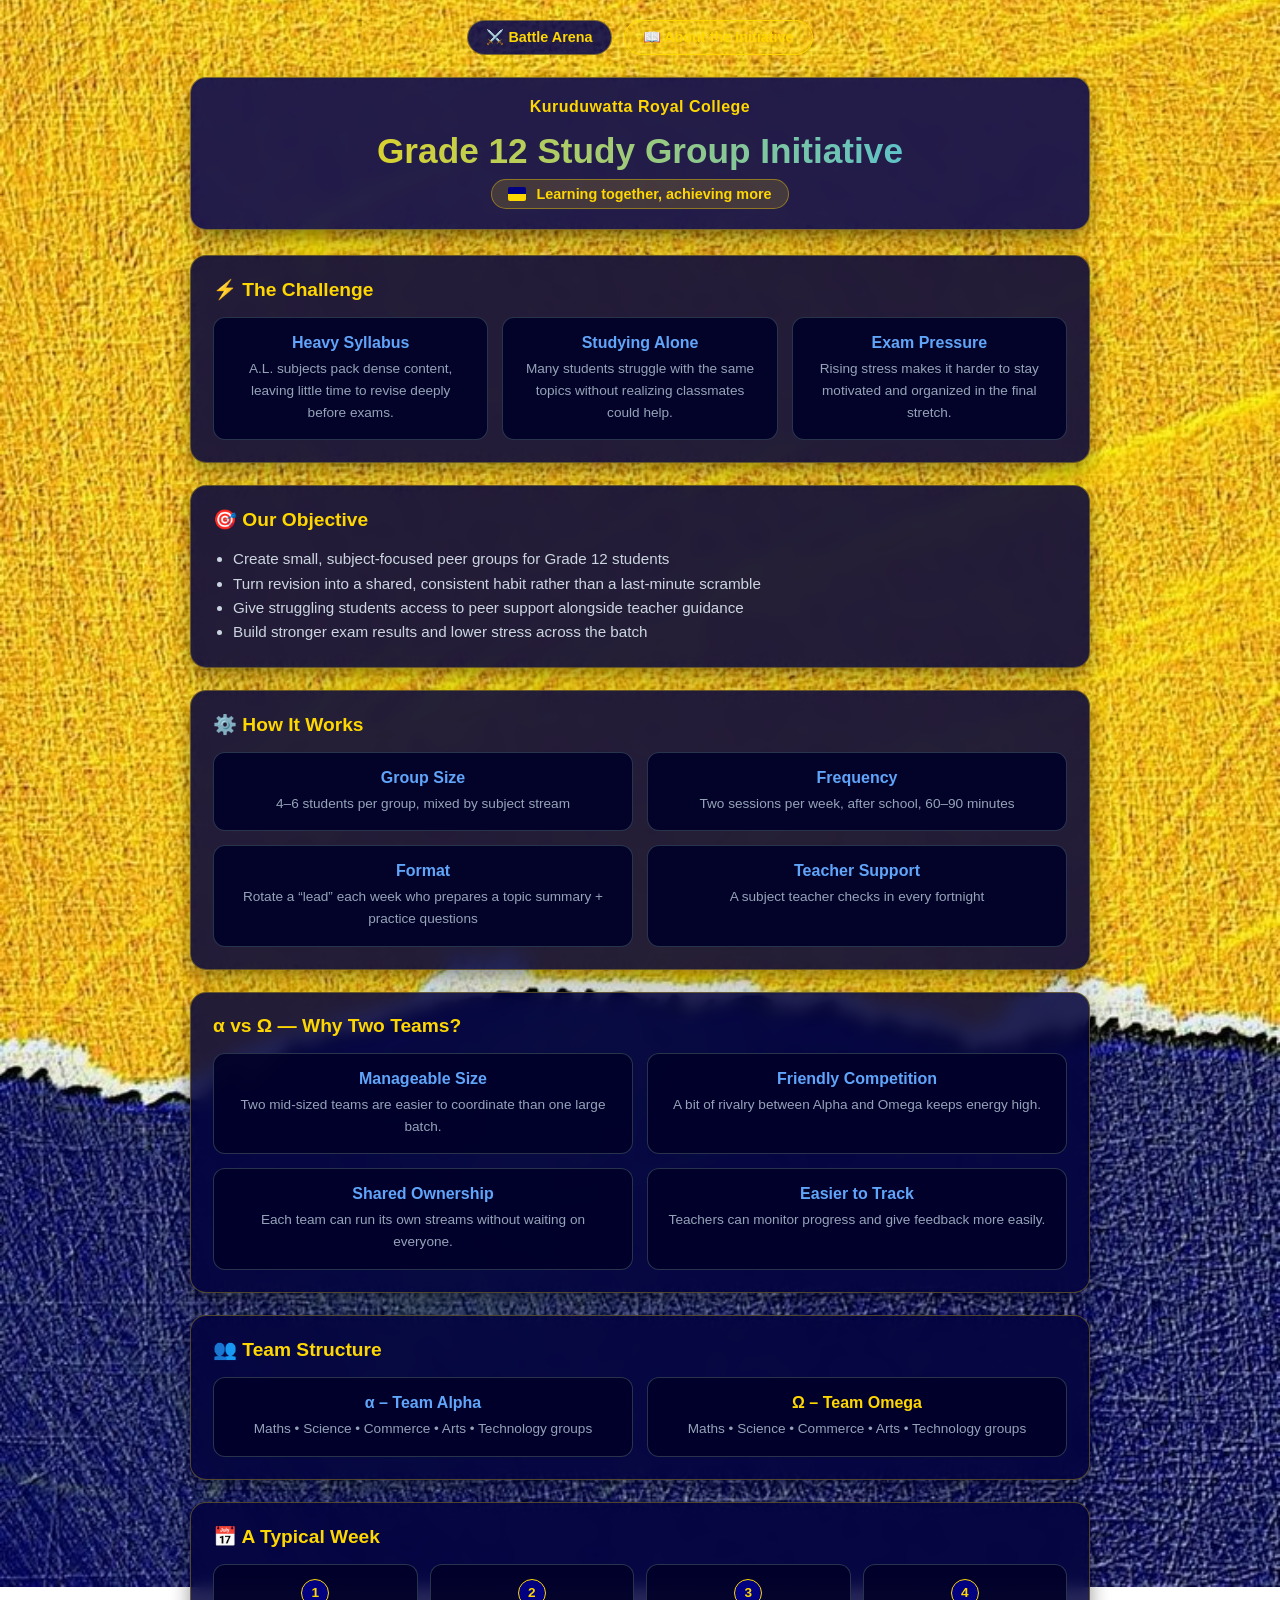
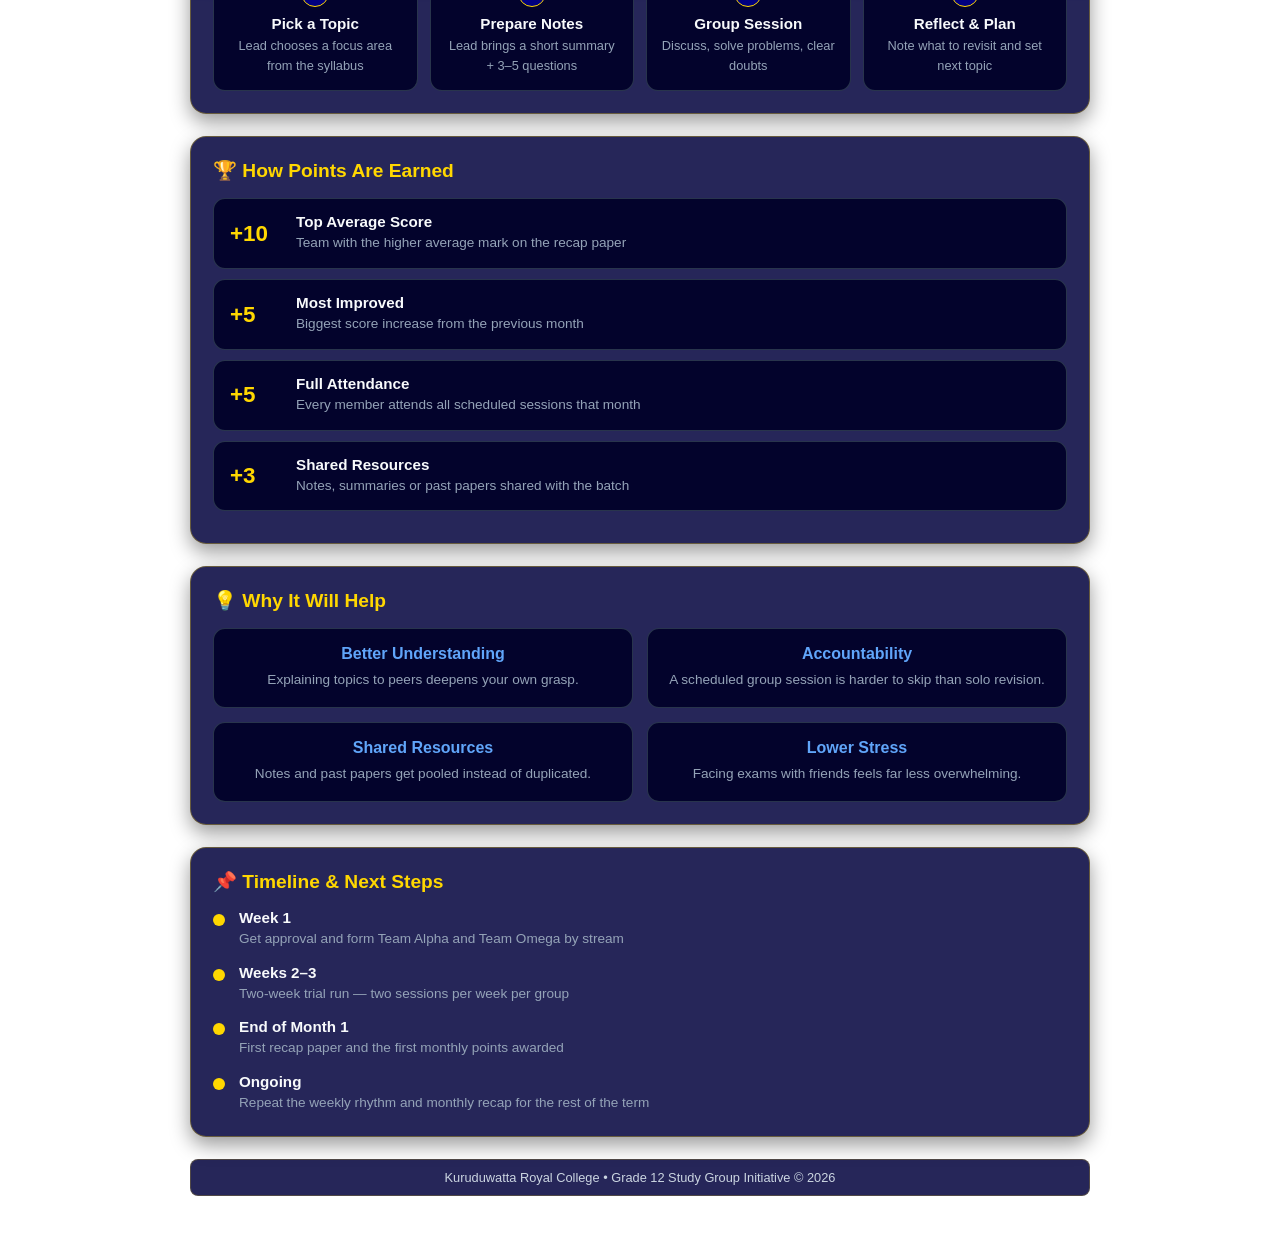
==== about.html @ 76554363 "Create about.html" ====
<!DOCTYPE html>
<html lang="en">
<head>
    <meta charset="UTF-8">
    <meta name="viewport" content="width=device-width, initial-scale=1.0">
    <title>About - Grade 12 Study Group Initiative</title>
    <link rel="stylesheet" href="style.css">
    <style>
        /* Extra styles for About page only */
        .nav-bar {
            display: flex;
            justify-content: center;
            gap: 12px;
            margin-bottom: 22px;
            flex-wrap: wrap;
        }
        .nav-btn {
            background: rgba(0, 0, 80, 0.85);
            border: 1px solid rgba(255, 215, 0, 0.4);
            color: #ffd700;
            padding: 8px 18px;
            border-radius: 20px;
            font-weight: 600;
            font-size: 0.9rem;
            text-decoration: none;
            transition: all 0.2s;
        }
        .nav-btn:hover {
            background: rgba(255, 215, 0, 0.2);
            transform: translateY(-2px);
        }
        .nav-btn.active {
            background: rgba(255, 215, 0, 0.25);
            border-color: #ffd700;
        }

        .section-card {
            background: rgba(0, 0, 60, 0.85);
            backdrop-filter: blur(8px);
            border: 1px solid rgba(255, 215, 0, 0.3);
            border-radius: 16px;
            padding: 22px;
            margin-bottom: 22px;
            box-shadow: 0 8px 20px rgba(0, 0, 0, 0.4);
        }
        .section-card h2 {
            color: #ffd700;
            font-size: 1.2rem;
            margin-bottom: 16px;
        }
        .section-card p, .section-card li {
            color: #cbd5e1;
            line-height: 1.6;
            font-size: 0.95rem;
        }
        .section-card ul {
            padding-left: 20px;
            margin-top: 8px;
        }

        .grid-2 {
            display: grid;
            grid-template-columns: 1fr 1fr;
            gap: 14px;
        }
        .grid-3 {
            display: grid;
            grid-template-columns: repeat(3, 1fr);
            gap: 14px;
        }
        .grid-4 {
            display: grid;
            grid-template-columns: repeat(4, 1fr);
            gap: 12px;
        }

        .info-box {
            background: rgba(0, 0, 40, 0.9);
            border: 1px solid rgba(51, 65, 85, 0.8);
            border-radius: 12px;
            padding: 16px;
            text-align: center;
        }
        .info-box h3 {
            color: #60a5fa;
            font-size: 1rem;
            margin-bottom: 6px;
        }
        .info-box.omega h3 {
            color: #ffd700;
        }
        .info-box p {
            font-size: 0.85rem;
            color: #94a3b8;
            margin: 0;
        }

        .step-box {
            background: rgba(0, 0, 40, 0.9);
            border: 1px solid rgba(51, 65, 85, 0.8);
            border-radius: 12px;
            padding: 14px;
            text-align: center;
        }
        .step-num {
            width: 28px;
            height: 28px;
            background: #000080;
            border: 1px solid #ffd700;
            color: #ffd700;
            border-radius: 50%;
            display: flex;
            align-items: center;
            justify-content: center;
            font-weight: 700;
            font-size: 0.85rem;
            margin: 0 auto 8px;
        }
        .step-box h4 {
            color: #f8fafc;
            font-size: 0.95rem;
            margin-bottom: 4px;
        }
        .step-box p {
            font-size: 0.8rem;
            color: #94a3b8;
            margin: 0;
        }

        .points-row {
            display: flex;
            align-items: center;
            gap: 16px;
            background: rgba(0, 0, 40, 0.9);
            border: 1px solid rgba(51, 65, 85, 0.8);
            border-radius: 12px;
            padding: 14px 16px;
            margin-bottom: 10px;
        }
        .points-value {
            font-size: 1.4rem;
            font-weight: 800;
            color: #ffd700;
            min-width: 50px;
        }
        .points-text h4 {
            color: #f8fafc;
            font-size: 0.95rem;
            margin-bottom: 2px;
        }
        .points-text p {
            color: #94a3b8;
            font-size: 0.85rem;
            margin: 0;
        }

        .timeline {
            display: flex;
            flex-direction: column;
            gap: 14px;
        }
        .timeline-item {
            display: flex;
            gap: 14px;
            align-items: flex-start;
        }
        .timeline-dot {
            width: 12px;
            height: 12px;
            background: #ffd700;
            border-radius: 50%;
            margin-top: 5px;
            flex-shrink: 0;
        }
        .timeline-content h4 {
            color: #f8fafc;
            font-size: 0.95rem;
            margin-bottom: 2px;
        }
        .timeline-content p {
            font-size: 0.85rem;
            color: #94a3b8;
            margin: 0;
        }

        @media (max-width: 700px) {
            .grid-2, .grid-3, .grid-4 {
                grid-template-columns: 1fr;
            }
        }
    </style>
</head>
<body>
    <div class="container">

        <!-- NAVIGATION -->
        <div class="nav-bar">
            <a href="index.html" class="nav-btn">⚔️ Battle Arena</a>
            <a href="about.html" class="nav-btn active">📖 About the Initiative</a>
        </div>

        <!-- HEADER -->
        <header>
            <div class="subtitle">Kuruduwatta Royal College</div>
            <h1>Grade 12 Study Group Initiative</h1>
            <div class="college-name">
                <div class="school-flag">
                    <div class="navy-half"></div>
                    <div class="gold-half"></div>
                </div>
                Learning together, achieving more
            </div>
        </header>

        <!-- THE CHALLENGE -->
        <div class="section-card">
            <h2>⚡ The Challenge</h2>
            <div class="grid-3">
                <div class="info-box">
                    <h3>Heavy Syllabus</h3>
                    <p>A.L. subjects pack dense content, leaving little time to revise deeply before exams.</p>
                </div>
                <div class="info-box">
                    <h3>Studying Alone</h3>
                    <p>Many students struggle with the same topics without realizing classmates could help.</p>
                </div>
                <div class="info-box">
                    <h3>Exam Pressure</h3>
                    <p>Rising stress makes it harder to stay motivated and organized in the final stretch.</p>
                </div>
            </div>
        </div>

        <!-- OBJECTIVE -->
        <div class="section-card">
            <h2>🎯 Our Objective</h2>
            <ul>
                <li>Create small, subject-focused peer groups for Grade 12 students</li>
                <li>Turn revision into a shared, consistent habit rather than a last-minute scramble</li>
                <li>Give struggling students access to peer support alongside teacher guidance</li>
                <li>Build stronger exam results and lower stress across the batch</li>
            </ul>
        </div>

        <!-- HOW IT WORKS -->
        <div class="section-card">
            <h2>⚙️ How It Works</h2>
            <div class="grid-2">
                <div class="info-box">
                    <h3>Group Size</h3>
                    <p>4–6 students per group, mixed by subject stream</p>
                </div>
                <div class="info-box">
                    <h3>Frequency</h3>
                    <p>Two sessions per week, after school, 60–90 minutes</p>
                </div>
                <div class="info-box">
                    <h3>Format</h3>
                    <p>Rotate a “lead” each week who prepares a topic summary + practice questions</p>
                </div>
                <div class="info-box">
                    <h3>Teacher Support</h3>
                    <p>A subject teacher checks in every fortnight</p>
                </div>
            </div>
        </div>

        <!-- WHY TWO TEAMS -->
        <div class="section-card">
            <h2>α vs Ω — Why Two Teams?</h2>
            <div class="grid-2">
                <div class="info-box">
                    <h3>Manageable Size</h3>
                    <p>Two mid-sized teams are easier to coordinate than one large batch.</p>
                </div>
                <div class="info-box">
                    <h3>Friendly Competition</h3>
                    <p>A bit of rivalry between Alpha and Omega keeps energy high.</p>
                </div>
                <div class="info-box">
                    <h3>Shared Ownership</h3>
                    <p>Each team can run its own streams without waiting on everyone.</p>
                </div>
                <div class="info-box">
                    <h3>Easier to Track</h3>
                    <p>Teachers can monitor progress and give feedback more easily.</p>
                </div>
            </div>
        </div>

        <!-- TEAM STRUCTURE -->
        <div class="section-card">
            <h2>👥 Team Structure</h2>
            <div class="grid-2">
                <div class="info-box">
                    <h3 style="color:#60a5fa;">α – Team Alpha</h3>
                    <p>Maths • Science • Commerce • Arts • Technology groups</p>
                </div>
                <div class="info-box omega">
                    <h3>Ω – Team Omega</h3>
                    <p>Maths • Science • Commerce • Arts • Technology groups</p>
                </div>
            </div>
        </div>

        <!-- TYPICAL WEEK -->
        <div class="section-card">
            <h2>📅 A Typical Week</h2>
            <div class="grid-4">
                <div class="step-box">
                    <div class="step-num">1</div>
                    <h4>Pick a Topic</h4>
                    <p>Lead chooses a focus area from the syllabus</p>
                </div>
                <div class="step-box">
                    <div class="step-num">2</div>
                    <h4>Prepare Notes</h4>
                    <p>Lead brings a short summary + 3–5 questions</p>
                </div>
                <div class="step-box">
                    <div class="step-num">3</div>
                    <h4>Group Session</h4>
                    <p>Discuss, solve problems, clear doubts</p>
                </div>
                <div class="step-box">
                    <div class="step-num">4</div>
                    <h4>Reflect & Plan</h4>
                    <p>Note what to revisit and set next topic</p>
                </div>
            </div>
        </div>

        <!-- POINTS SYSTEM -->
        <div class="section-card">
            <h2>🏆 How Points Are Earned</h2>
            <div class="points-row">
                <div class="points-value">+10</div>
                <div class="points-text">
                    <h4>Top Average Score</h4>
                    <p>Team with the higher average mark on the recap paper</p>
                </div>
            </div>
            <div class="points-row">
                <div class="points-value">+5</div>
                <div class="points-text">
                    <h4>Most Improved</h4>
                    <p>Biggest score increase from the previous month</p>
                </div>
            </div>
            <div class="points-row">
                <div class="points-value">+5</div>
                <div class="points-text">
                    <h4>Full Attendance</h4>
                    <p>Every member attends all scheduled sessions that month</p>
                </div>
            </div>
            <div class="points-row">
                <div class="points-value">+3</div>
                <div class="points-text">
                    <h4>Shared Resources</h4>
                    <p>Notes, summaries or past papers shared with the batch</p>
                </div>
            </div>
        </div>

        <!-- BENEFITS -->
        <div class="section-card">
            <h2>💡 Why It Will Help</h2>
            <div class="grid-2">
                <div class="info-box">
                    <h3>Better Understanding</h3>
                    <p>Explaining topics to peers deepens your own grasp.</p>
                </div>
                <div class="info-box">
                    <h3>Accountability</h3>
                    <p>A scheduled group session is harder to skip than solo revision.</p>
                </div>
                <div class="info-box">
                    <h3>Shared Resources</h3>
                    <p>Notes and past papers get pooled instead of duplicated.</p>
                </div>
                <div class="info-box">
                    <h3>Lower Stress</h3>
                    <p>Facing exams with friends feels far less overwhelming.</p>
                </div>
            </div>
        </div>

        <!-- TIMELINE -->
        <div class="section-card">
            <h2>📌 Timeline & Next Steps</h2>
            <div class="timeline">
                <div class="timeline-item">
                    <div class="timeline-dot"></div>
                    <div class="timeline-content">
                        <h4>Week 1</h4>
                        <p>Get approval and form Team Alpha and Team Omega by stream</p>
                    </div>
                </div>
                <div class="timeline-item">
                    <div class="timeline-dot"></div>
                    <div class="timeline-content">
                        <h4>Weeks 2–3</h4>
                        <p>Two-week trial run — two sessions per week per group</p>
                    </div>
                </div>
                <div class="timeline-item">
                    <div class="timeline-dot"></div>
                    <div class="timeline-content">
                        <h4>End of Month 1</h4>
                        <p>First recap paper and the first monthly points awarded</p>
                    </div>
                </div>
                <div class="timeline-item">
                    <div class="timeline-dot"></div>
                    <div class="timeline-content">
                        <h4>Ongoing</h4>
                        <p>Repeat the weekly rhythm and monthly recap for the rest of the term</p>
                    </div>
                </div>
            </div>
        </div>

        <!-- FOOTER -->
        <footer>
            Kuruduwatta Royal College • Grade 12 Study Group Initiative © 2026
        </footer>
    </div>
</body>
</html>
---- style.css ----
/* --- BASE & RESET STYLES --- */
* {
    margin: 0;
    padding: 0;
    box-sizing: border-box;
    font-family: 'Segoe UI', Tahoma, Geneva, Verdana, sans-serif;
}

body {
    background: url('download (4).jfif') no-repeat center center fixed;
    background-size: cover;
    color: #f8fafc;
    min-height: 100vh;
    display: flex;
    flex-direction: column;
    align-items: center;
    padding: 20px;
}

.container {
    width: 100%;
    max-width: 900px;
    margin: 0 auto;
}

/* --- HEADER --- */
header {
    text-align: center;
    margin-bottom: 25px;
    padding: 20px;
    background: rgba(0, 0, 80, 0.85);
    backdrop-filter: blur(8px);
    border: 1px solid rgba(255, 215, 0, 0.4);
    border-radius: 16px;
    box-shadow: 0 10px 25px -5px rgba(0, 0, 0, 0.6);
}

header h1 {
    font-size: 2.2rem;
    margin-bottom: 8px;
    background: linear-gradient(90deg, #ffd700, #38bdf8);
    -webkit-background-clip: text;
    -webkit-text-fill-color: transparent;
}

.subtitle {
    color: #ffd700;
    font-size: 1rem;
    font-weight: 600;
    margin-bottom: 15px;
    letter-spacing: 0.5px;
}

.college-name {
    display: inline-flex;
    align-items: center;
    gap: 10px;
    background: rgba(255, 215, 0, 0.15);
    border: 1px solid rgba(255, 215, 0, 0.4);
    padding: 6px 16px;
    border-radius: 20px;
    font-size: 0.9rem;
    font-weight: 600;
    color: #ffd700;
}

.school-flag {
    width: 18px;
    height: 14px;
    border-radius: 2px;
    overflow: hidden;
    display: flex;
    flex-direction: column;
}

.navy-half {
    background-color: #000080;
    height: 50%;
}

.gold-half {
    background-color: #ffd700;
    height: 50%;
}

/* --- SCOREBOARD OVERVIEW --- */
.scoreboard-overview {
    display: grid;
    grid-template-columns: 1fr 1fr;
    gap: 20px;
    margin-bottom: 25px;
}

.team-card {
    background: rgba(0, 0, 60, 0.85);
    backdrop-filter: blur(8px);
    border: 2px solid rgba(255, 215, 0, 0.3);
    border-radius: 16px;
    padding: 25px;
    text-align: center;
    transition: all 0.3s ease;
    position: relative;
    overflow: hidden;
    box-shadow: 0 8px 20px rgba(0, 0, 0, 0.4);
}

.team-card.alpha-card {
    border-color: rgba(59, 130, 246, 0.6);
}

.team-card.omega-card {
    border-color: rgba(255, 215, 0, 0.6);
}

/* --- LEADING TEAM GLOW & CELEBRATION ANIMATIONS --- */
@keyframes leaderGlow {
    0% {
        box-shadow: 0 0 15px rgba(255, 215, 0, 0.4), inset 0 0 10px rgba(255, 215, 0, 0.2);
        border-color: #ffd700;
    }
    50% {
        box-shadow: 0 0 35px rgba(255, 215, 0, 0.8), inset 0 0 20px rgba(255, 215, 0, 0.4);
        border-color: #fff;
    }
    100% {
        box-shadow: 0 0 15px rgba(255, 215, 0, 0.4), inset 0 0 10px rgba(255, 215, 0, 0.2);
        border-color: #ffd700;
    }
}

@keyframes celebrateBounce {
    0%, 100% { transform: translateY(0) scale(1); }
    50% { transform: translateY(-6px) scale(1.03); }
}

.team-card.is-winning {
    animation: leaderGlow 2s infinite ease-in-out, celebrateBounce 1.5s infinite ease-in-out;
    border-color: #ffd700 !important;
}

.team-card.is-winning .team-title::after {
    content: " ✨";
    animation: spinSparkle 1s infinite linear;
    display: inline-block;
}

@keyframes spinSparkle {
    0% { transform: rotate(0deg); }
    100% { transform: rotate(360deg); }
}

.team-card.is-tied {
    border-color: #38bdf8;
}

.team-title {
    font-size: 1.2rem;
    font-weight: 700;
    margin-bottom: 10px;
}

.alpha-card .team-title { color: #60a5fa; }
.omega-card .team-title { color: #ffd700; }

.score-display {
    font-size: 3.5rem;
    font-weight: 800;
    margin-bottom: 15px;
    letter-spacing: -1px;
    color: #f8fafc;
}

.score-display.pop {
    transform: scale(1.15);
    transition: transform 0.2s ease-in-out;
}

/* --- STREAMS & ADVANCED BREAKDOWN --- */
.streams-section {
    background: rgba(0, 0, 60, 0.85);
    backdrop-filter: blur(8px);
    border: 1px solid rgba(255, 215, 0, 0.3);
    border-radius: 16px;
    padding: 20px;
    margin-bottom: 25px;
    box-shadow: 0 8px 20px rgba(0, 0, 0, 0.4);
}

.streams-section h2 {
    font-size: 1.1rem;
    margin-bottom: 15px;
    color: #ffd700;
}

.streams-grid {
    display: grid;
    grid-template-columns: repeat(auto-fit, minmax(130px, 1fr));
    gap: 12px;
    width: 100%;
}

.stream-card {
    background: rgba(0, 0, 40, 0.9);
    border: 1px solid rgba(51, 65, 85, 0.8);
    border-radius: 10px;
    padding: 12px;
    text-align: center;
    display: flex;
    flex-direction: column;
    justify-content: center;
}

.stream-name {
    font-size: 0.75rem;
    text-transform: uppercase;
    letter-spacing: 0.5px;
    color: #94a3b8;
    margin-bottom: 5px;
    font-weight: 700;
}

.stream-score {
    font-size: 1.3rem;
    font-weight: 700;
    color: #ffd700;
}

/* --- BATTLE STATUS BANNER --- */
.battle-status {
    background: rgba(0, 0, 60, 0.85);
    backdrop-filter: blur(8px);
    border: 1px solid rgba(255, 215, 0, 0.3);
    border-radius: 16px;
    padding: 20px;
    margin-bottom: 25px;
    box-shadow: 0 8px 20px rgba(0, 0, 0, 0.4);
}

.status-content h3 {
    font-size: 1.1rem;
    margin-bottom: 6px;
    color: #ffd700;
}

.status-content p {
    color: #cbd5e1;
    font-size: 0.9rem;
    margin-bottom: 15px;
}

.progress-labels {
    display: flex;
    justify-content: space-between;
    font-size: 0.85rem;
    font-weight: 600;
    margin-bottom: 6px;
    color: #f8fafc;
}

.progress-bar-container {
    display: flex;
    height: 12px;
    background: rgba(15, 23, 42, 0.9);
    border-radius: 6px;
    overflow: hidden;
    gap: 2px;
    border: 1px solid rgba(51, 65, 85, 0.8);
}

.progress-alpha {
    background: #3b82f6;
    height: 100%;
    width: 50%;
    transition: width 0.5s ease;
}

.progress-omega {
    background: #ffd700;
    height: 100%;
    width: 50%;
    transition: width 0.5s ease;
}

/* --- ACTIVITY LOG --- */
.activity-section {
    background: rgba(0, 0, 60, 0.85);
    backdrop-filter: blur(8px);
    border: 1px solid rgba(255, 215, 0, 0.3);
    border-radius: 16px;
    padding: 20px;
    margin-bottom: 25px;
    box-shadow: 0 8px 20px rgba(0, 0, 0, 0.4);
}

.activity-section h2 {
    font-size: 1.1rem;
    margin-bottom: 12px;
    color: #ffd700;
}

.activity-log {
    background: rgba(0, 0, 40, 0.9);
    border: 1px solid rgba(51, 65, 85, 0.8);
    border-radius: 10px;
    height: 120px;
    overflow-y: auto;
    padding: 12px;
    display: flex;
    flex-direction: column;
    gap: 8px;
}

.activity-item {
    font-size: 0.85rem;
    color: #cbd5e1;
    border-bottom: 1px solid rgba(30, 41, 59, 0.8);
    padding-bottom: 4px;
}

.activity-time {
    color: #ffd700;
    font-family: monospace;
    margin-right: 6px;
}

/* --- CONTROLS / ADMIN PANEL --- */
.controls-section {
    background: rgba(0, 0, 60, 0.85);
    backdrop-filter: blur(8px);
    border: 1px solid rgba(255, 215, 0, 0.3);
    border-radius: 16px;
    padding: 20px;
    margin-bottom: 25px;
    transition: all 0.3s ease;
    box-shadow: 0 8px 20px rgba(0, 0, 0, 0.4);
}

.controls-header {
    display: flex;
    justify-content: space-between;
    align-items: center;
    margin-bottom: 15px;
}

.controls-header h2 {
    font-size: 1.1rem;
    color: #ffd700;
}

.lock-badge {
    font-size: 0.8rem;
    background: rgba(239, 68, 68, 0.2);
    color: #ef4444;
    border: 1px solid rgba(239, 68, 68, 0.4);
    padding: 4px 10px;
    border-radius: 20px;
    font-weight: 600;
}

.controls-section.unlocked .lock-badge {
    background: rgba(16, 185, 129, 0.2);
    color: #10b981;
    border-color: rgba(16, 185, 129, 0.4);
}

.admin-login-btn {
    background: rgba(255, 215, 0, 0.15);
    color: #ffd700;
    border: 1px solid rgba(255, 215, 0, 0.3);
    padding: 6px 14px;
    border-radius: 8px;
    font-size: 0.85rem;
    font-weight: 600;
    cursor: pointer;
    transition: background 0.2s;
}

.admin-login-btn:hover {
    background: rgba(255, 215, 0, 0.3);
}

.admin-login-btn.unlocked {
    background: #059669;
    color: white;
    border-color: #059669;
}

.controls-body {
    transition: opacity 0.3s ease, filter 0.3s ease;
}

.controls-section.locked .controls-body {
    opacity: 0.3;
    pointer-events: none;
    filter: blur(1px);
}

.control-group {
    margin-bottom: 15px;
}

.control-group label {
    display: block;
    font-size: 0.85rem;
    color: #cbd5e1;
    margin-bottom: 6px;
}

.control-row {
    display: grid;
    grid-template-columns: 1fr 1fr;
    gap: 12px;
}

select {
    width: 100%;
    background: rgba(0, 0, 40, 0.9);
    color: #f8fafc;
    border: 1px solid rgba(255, 215, 0, 0.3);
    padding: 10px;
    border-radius: 8px;
    font-size: 0.9rem;
    outline: none;
}

select:focus {
    border-color: #ffd700;
}

.btn-action {
    background: #000080;
    color: #ffd700;
    border: 1px solid rgba(255, 215, 0, 0.5);
    padding: 10px;
    border-radius: 8px;
    font-weight: 600;
    cursor: pointer;
    transition: background 0.2s;
    width: 100%;
}

.btn-action:hover {
    background: #0000a0;
}

.btn-danger {
    background: #7f1d1d;
    color: #f8fafc;
    border: 1px solid #991b1b;
    padding: 10px;
    border-radius: 8px;
    font-weight: 600;
    cursor: pointer;
    transition: background 0.2s;
    width: 100%;
    margin-top: 10px;
}

.btn-danger:hover {
    background: #991b1b;
}

/* --- FOOTER --- */
footer {
    text-align: center;
    color: #cbd5e1;
    font-size: 0.8rem;
    margin-bottom: 20px;
    background: rgba(0, 0, 60, 0.85);
    padding: 10px;
    border-radius: 8px;
    border: 1px solid rgba(255, 215, 0, 0.2);
}

/* --- LIVE VIEWER BADGE STYLES --- */
.viewer-badge-container {
    display: inline-flex;
    align-items: center;
    gap: 6px;
    background: rgba(16, 185, 129, 0.15);
    border: 1px solid rgba(16, 185, 129, 0.3);
    padding: 4px 10px;
    border-radius: 20px;
    font-size: 11px;
    font-weight: 600;
    color: #34d399;
    margin-top: 10px;
}

.viewer-dot {
    width: 6px;
    height: 6px;
    background: #10b981;
    border-radius: 50%;
    box-shadow: 0 0 6px #10b981;
    animation: pulseGlow 1.5s infinite;
}

@keyframes pulseGlow {
    0% { transform: scale(0.95); box-shadow: 0 0 0 0 rgba(16, 185, 129, 0.7); }
    70% { transform: scale(1); box-shadow: 0 0 0 6px rgba(16, 185, 129, 0); }
    100% { transform: scale(0.95); box-shadow: 0 0 0 0 rgba(16, 185, 129, 0); }
}

/* --- RESPONSIVE ADJUSTMENTS --- */
@media (max-width: 600px) {
    .scoreboard-overview {
        grid-template-columns: 1fr;
    }
    .control-row {
        grid-template-columns: 1fr;
    }
}
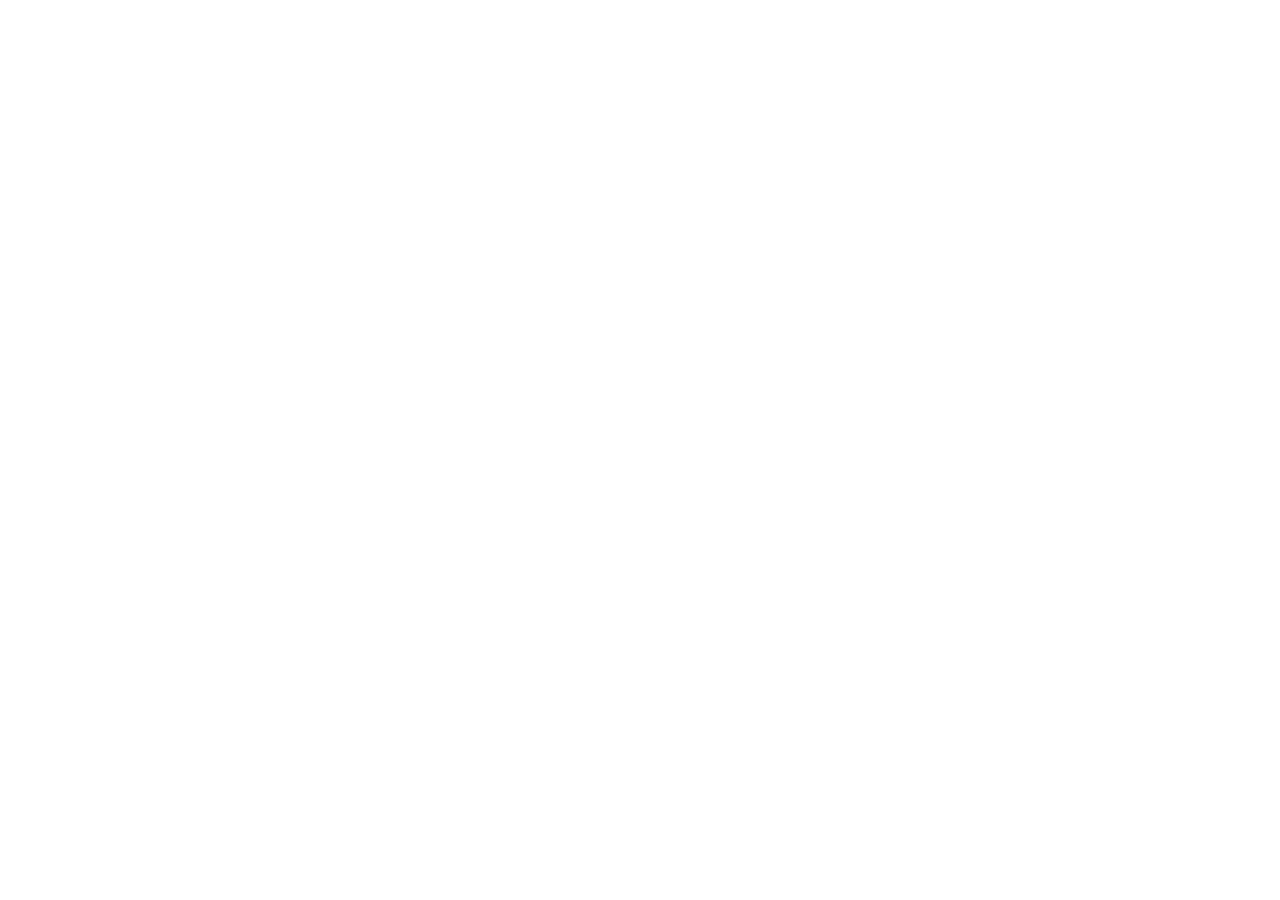
==== commit 9ffb3ef7: "Update about.html" ====
--- a/about.html
+++ b/about.html
@@ -1,430 +1,141 @@
 <!DOCTYPE html>
 <html lang="en">
 <head>
-    <meta charset="UTF-8">
-    <meta name="viewport" content="width=device-width, initial-scale=1.0">
-    <title>About - Grade 12 Study Group Initiative</title>
-    <link rel="stylesheet" href="style.css">
-    <style>
-        /* Extra styles for About page only */
-        .nav-bar {
-            display: flex;
-            justify-content: center;
-            gap: 12px;
-            margin-bottom: 22px;
-            flex-wrap: wrap;
-        }
-        .nav-btn {
-            background: rgba(0, 0, 80, 0.85);
-            border: 1px solid rgba(255, 215, 0, 0.4);
-            color: #ffd700;
-            padding: 8px 18px;
-            border-radius: 20px;
-            font-weight: 600;
-            font-size: 0.9rem;
-            text-decoration: none;
-            transition: all 0.2s;
-        }
-        .nav-btn:hover {
-            background: rgba(255, 215, 0, 0.2);
-            transform: translateY(-2px);
-        }
-        .nav-btn.active {
-            background: rgba(255, 215, 0, 0.25);
-            border-color: #ffd700;
-        }
+<meta charset="UTF-8">
+<meta name="viewport" content="width=device-width, initial-scale=1.0">
+<title>About — Grade 12 Study Group Initiative</title>
+<link rel="preconnect" href="https://fonts.googleapis.com">
+<link href="https://fonts.googleapis.com/css2?family=Poppins:wght@500;600;700;800&family=Inter:wght@400;500;600&family=IBM+Plex+Mono:wght@600&display=swap" rel="stylesheet">
+<style>
+  :root{
+    --navy:#122A5E;
+    --navy-deep:#0B1E45;
+    --gold:#F2B705;
+    --blue:#1E3A8A;
+    --teal:#0E6E6E;
+    --ink:#122A5E;
+    --gray:#5B6478;
+    --paper:#FFFFFF;
+    --mist:#F6F7FA;
+  }
+  *{box-sizing:border-box;}
+  body{
+    margin:0;
+    background:var(--paper);
+    color:var(--ink);
+    font-family:'Inter',sans-serif;
+    overflow-x:hidden;
+    position:relative;
+  }
+  h1,h2,h3{font-family:'Poppins',sans-serif;margin:0;}
 
-        .section-card {
-            background: rgba(0, 0, 60, 0.85);
-            backdrop-filter: blur(8px);
-            border: 1px solid rgba(255, 215, 0, 0.3);
-            border-radius: 16px;
-            padding: 22px;
-            margin-bottom: 22px;
-            box-shadow: 0 8px 20px rgba(0, 0, 0, 0.4);
-        }
-        .section-card h2 {
-            color: #ffd700;
-            font-size: 1.2rem;
-            margin-bottom: 16px;
-        }
-        .section-card p, .section-card li {
-            color: #cbd5e1;
-            line-height: 1.6;
-            font-size: 0.95rem;
-        }
-        .section-card ul {
-            padding-left: 20px;
-            margin-top: 8px;
-        }
+  .arc-top{
+    position:fixed;top:-260px;right:-220px;width:640px;height:640px;
+    border-radius:50%;
+    background:conic-gradient(from 220deg, var(--gold) 0deg, var(--gold) 14deg, transparent 15deg);
+    z-index:0;pointer-events:none;
+  }
+  .arc-top::after{
+    content:'';position:absolute;inset:26px;border-radius:50%;
+    background:var(--navy);
+  }
+  .dot-grid{
+    position:fixed;top:40px;right:60px;width:220px;height:220px;z-index:0;pointer-events:none;
+    background-image:radial-gradient(rgba(18,42,94,.18) 2px, transparent 2px);
+    background-size:20px 20px;
+    -webkit-mask-image:linear-gradient(135deg, black 30%, transparent 75%);
+    mask-image:linear-gradient(135deg, black 30%, transparent 75%);
+  }
+  .arc-bottom{
+    position:fixed;bottom:-300px;left:-260px;width:620px;height:620px;
+    border-radius:50%;z-index:0;pointer-events:none;
+    background:conic-gradient(from 30deg, var(--gold) 0deg, var(--gold) 10deg, transparent 11deg);
+  }
+  .arc-bottom::after{
+    content:'';position:absolute;inset:22px;border-radius:50%;background:var(--navy-deep);
+  }
 
-        .grid-2 {
-            display: grid;
-            grid-template-columns: 1fr 1fr;
-            gap: 14px;
-        }
-        .grid-3 {
-            display: grid;
-            grid-template-columns: repeat(3, 1fr);
-            gap: 14px;
-        }
-        .grid-4 {
-            display: grid;
-            grid-template-columns: repeat(4, 1fr);
-            gap: 12px;
-        }
+  .page{position:relative;z-index:1;max-width:980px;margin:0 auto;padding:40px 28px 90px;}
 
-        .info-box {
-            background: rgba(0, 0, 40, 0.9);
-            border: 1px solid rgba(51, 65, 85, 0.8);
-            border-radius: 12px;
-            padding: 16px;
-            text-align: center;
-        }
-        .info-box h3 {
-            color: #60a5fa;
-            font-size: 1rem;
-            margin-bottom: 6px;
-        }
-        .info-box.omega h3 {
-            color: #ffd700;
-        }
-        .info-box p {
-            font-size: 0.85rem;
-            color: #94a3b8;
-            margin: 0;
-        }
+  /* NAV */
+  .nav-bar{display:flex;justify-content:center;gap:12px;margin-bottom:36px;flex-wrap:wrap;}
+  .nav-btn{
+    background:#fff;border:1.5px solid #E3E6EE;color:var(--navy);
+    padding:9px 20px;border-radius:20px;font-weight:600;font-size:0.9rem;
+    text-decoration:none;transition:all 0.2s;
+  }
+  .nav-btn:hover{border-color:var(--gold);transform:translateY(-1px);}
+  .nav-btn.active{background:var(--navy-deep);border-color:var(--navy-deep);color:#fff;}
 
-        .step-box {
-            background: rgba(0, 0, 40, 0.9);
-            border: 1px solid rgba(51, 65, 85, 0.8);
-            border-radius: 12px;
-            padding: 14px;
-            text-align: center;
-        }
-        .step-num {
-            width: 28px;
-            height: 28px;
-            background: #000080;
-            border: 1px solid #ffd700;
-            color: #ffd700;
-            border-radius: 50%;
-            display: flex;
-            align-items: center;
-            justify-content: center;
-            font-weight: 700;
-            font-size: 0.85rem;
-            margin: 0 auto 8px;
-        }
-        .step-box h4 {
-            color: #f8fafc;
-            font-size: 0.95rem;
-            margin-bottom: 4px;
-        }
-        .step-box p {
-            font-size: 0.8rem;
-            color: #94a3b8;
-            margin: 0;
-        }
+  /* HEADER */
+  .header{display:flex;align-items:flex-start;gap:22px;margin-bottom:8px;}
+  .trophy-badge{width:78px;height:78px;flex:none;display:flex;align-items:center;justify-content:center;}
+  .header-text .kicker{
+    font-family:'IBM Plex Mono',monospace;font-size:12px;letter-spacing:.15em;text-transform:uppercase;
+    color:var(--gray);font-weight:600;
+  }
+  .header-text h1{
+    font-size:clamp(28px,4.6vw,42px);font-weight:800;color:var(--navy);line-height:1.05;margin-top:6px;
+  }
+  .underline{width:70px;height:4px;background:var(--gold);border-radius:2px;margin-top:14px;}
+  .subtitle{color:var(--gray);font-size:16px;margin-top:16px;max-width:560px;}
 
-        .points-row {
-            display: flex;
-            align-items: center;
-            gap: 16px;
-            background: rgba(0, 0, 40, 0.9);
-            border: 1px solid rgba(51, 65, 85, 0.8);
-            border-radius: 12px;
-            padding: 14px 16px;
-            margin-bottom: 10px;
-        }
-        .points-value {
-            font-size: 1.4rem;
-            font-weight: 800;
-            color: #ffd700;
-            min-width: 50px;
-        }
-        .points-text h4 {
-            color: #f8fafc;
-            font-size: 0.95rem;
-            margin-bottom: 2px;
-        }
-        .points-text p {
-            color: #94a3b8;
-            font-size: 0.85rem;
-            margin: 0;
-        }
+  .section-block{margin-top:52px;}
+  .section-kicker{
+    font-family:'IBM Plex Mono',monospace;font-size:12px;letter-spacing:.14em;text-transform:uppercase;
+    color:var(--gold);font-weight:600;
+  }
+  .section-title{font-size:clamp(22px,3vw,28px);color:var(--navy);font-weight:700;margin-top:8px;margin-bottom:22px;}
+  .section-lede{color:var(--gray);font-size:14.5px;margin-top:-14px;margin-bottom:24px;max-width:600px;}
 
-        .timeline {
-            display: flex;
-            flex-direction: column;
-            gap: 14px;
-        }
-        .timeline-item {
-            display: flex;
-            gap: 14px;
-            align-items: flex-start;
-        }
-        .timeline-dot {
-            width: 12px;
-            height: 12px;
-            background: #ffd700;
-            border-radius: 50%;
-            margin-top: 5px;
-            flex-shrink: 0;
-        }
-        .timeline-content h4 {
-            color: #f8fafc;
-            font-size: 0.95rem;
-            margin-bottom: 2px;
-        }
-        .timeline-content p {
-            font-size: 0.85rem;
-            color: #94a3b8;
-            margin: 0;
-        }
+  /* Challenge */
+  .challenge-grid{display:grid;grid-template-columns:repeat(3,1fr);gap:18px;}
+  @media (max-width:760px){.challenge-grid{grid-template-columns:1fr;}}
+  .challenge-card{
+    background:var(--mist);border-radius:14px;padding:22px 20px;
+    box-shadow:0 10px 26px -20px rgba(18,42,94,.4);
+  }
+  .icon-box.small{width:44px;height:44px;border-radius:10px;margin-bottom:14px;display:flex;align-items:center;justify-content:center;}
+  .icon-box.c-navy{background:var(--navy-deep);}
+  .icon-box.c-blue{background:var(--blue);}
+  .icon-box.c-teal{background:var(--teal);}
+  .icon-box .glyph{font-family:'Poppins',sans-serif;font-weight:800;font-size:20px;color:var(--gold);}
+  .challenge-card h3{font-size:16.5px;color:var(--navy);font-weight:700;}
+  .challenge-card p{font-size:13.5px;color:var(--gray);margin-top:6px;line-height:1.5;}
 
-        @media (max-width: 700px) {
-            .grid-2, .grid-3, .grid-4 {
-                grid-template-columns: 1fr;
-            }
-        }
-    </style>
-</head>
-<body>
-    <div class="container">
+  /* Objective */
+  .objective-list{list-style:none;margin:0;padding:0;}
+  .objective-list li{
+    display:flex;gap:16px;padding:16px 4px;border-top:1px solid #E3E6EE;font-size:14.5px;color:var(--ink);
+  }
+  .objective-list li:last-child{border-bottom:1px solid #E3E6EE;}
+  .objective-list .idx{font-family:'IBM Plex Mono',monospace;color:var(--gold);font-weight:700;font-size:13px;padding-top:1px;}
 
-        <!-- NAVIGATION -->
-        <div class="nav-bar">
-            <a href="index.html" class="nav-btn">⚔️ Battle Arena</a>
-            <a href="about.html" class="nav-btn active">📖 About the Initiative</a>
-        </div>
+  /* Leadership */
+  .leader-grid{display:grid;grid-template-columns:1fr 1fr;gap:20px;}
+  @media (max-width:760px){.leader-grid{grid-template-columns:1fr;}}
+  .leader-col{
+    background:var(--navy-deep);border:1.5px solid var(--gold);border-radius:16px;padding:22px;
+  }
+  .leader-col-head{display:flex;align-items:center;gap:12px;margin-bottom:16px;}
+  .leader-badge{
+    width:38px;height:38px;border-radius:50%;flex:none;display:flex;align-items:center;justify-content:center;
+    font-family:'Poppins',sans-serif;font-weight:800;font-size:16px;color:var(--navy-deep);
+    background:linear-gradient(135deg,#F2B705,#D99A00);
+  }
+  .leader-col-head h3{color:var(--gold);font-size:19px;font-weight:700;}
+  .role-item{
+    display:flex;align-items:center;gap:12px;padding:11px 0;
+    border-bottom:1px solid rgba(242,183,5,.18);color:#fff;font-size:14px;
+  }
+  .role-item:last-child{border-bottom:none;}
+  .role-label{font-weight:600;min-width:160px;}
 
-        <!-- HEADER -->
-        <header>
-            <div class="subtitle">Kuruduwatta Royal College</div>
-            <h1>Grade 12 Study Group Initiative</h1>
-            <div class="college-name">
-                <div class="school-flag">
-                    <div class="navy-half"></div>
-                    <div class="gold-half"></div>
-                </div>
-                Learning together, achieving more
-            </div>
-        </header>
-
-        <!-- THE CHALLENGE -->
-        <div class="section-card">
-            <h2>⚡ The Challenge</h2>
-            <div class="grid-3">
-                <div class="info-box">
-                    <h3>Heavy Syllabus</h3>
-                    <p>A.L. subjects pack dense content, leaving little time to revise deeply before exams.</p>
-                </div>
-                <div class="info-box">
-                    <h3>Studying Alone</h3>
-                    <p>Many students struggle with the same topics without realizing classmates could help.</p>
-                </div>
-                <div class="info-box">
-                    <h3>Exam Pressure</h3>
-                    <p>Rising stress makes it harder to stay motivated and organized in the final stretch.</p>
-                </div>
-            </div>
-        </div>
-
-        <!-- OBJECTIVE -->
-        <div class="section-card">
-            <h2>🎯 Our Objective</h2>
-            <ul>
-                <li>Create small, subject-focused peer groups for Grade 12 students</li>
-                <li>Turn revision into a shared, consistent habit rather than a last-minute scramble</li>
-                <li>Give struggling students access to peer support alongside teacher guidance</li>
-                <li>Build stronger exam results and lower stress across the batch</li>
-            </ul>
-        </div>
-
-        <!-- HOW IT WORKS -->
-        <div class="section-card">
-            <h2>⚙️ How It Works</h2>
-            <div class="grid-2">
-                <div class="info-box">
-                    <h3>Group Size</h3>
-                    <p>4–6 students per group, mixed by subject stream</p>
-                </div>
-                <div class="info-box">
-                    <h3>Frequency</h3>
-                    <p>Two sessions per week, after school, 60–90 minutes</p>
-                </div>
-                <div class="info-box">
-                    <h3>Format</h3>
-                    <p>Rotate a “lead” each week who prepares a topic summary + practice questions</p>
-                </div>
-                <div class="info-box">
-                    <h3>Teacher Support</h3>
-                    <p>A subject teacher checks in every fortnight</p>
-                </div>
-            </div>
-        </div>
-
-        <!-- WHY TWO TEAMS -->
-        <div class="section-card">
-            <h2>α vs Ω — Why Two Teams?</h2>
-            <div class="grid-2">
-                <div class="info-box">
-                    <h3>Manageable Size</h3>
-                    <p>Two mid-sized teams are easier to coordinate than one large batch.</p>
-                </div>
-                <div class="info-box">
-                    <h3>Friendly Competition</h3>
-                    <p>A bit of rivalry between Alpha and Omega keeps energy high.</p>
-                </div>
-                <div class="info-box">
-                    <h3>Shared Ownership</h3>
-                    <p>Each team can run its own streams without waiting on everyone.</p>
-                </div>
-                <div class="info-box">
-                    <h3>Easier to Track</h3>
-                    <p>Teachers can monitor progress and give feedback more easily.</p>
-                </div>
-            </div>
-        </div>
-
-        <!-- TEAM STRUCTURE -->
-        <div class="section-card">
-            <h2>👥 Team Structure</h2>
-            <div class="grid-2">
-                <div class="info-box">
-                    <h3 style="color:#60a5fa;">α – Team Alpha</h3>
-                    <p>Maths • Science • Commerce • Arts • Technology groups</p>
-                </div>
-                <div class="info-box omega">
-                    <h3>Ω – Team Omega</h3>
-                    <p>Maths • Science • Commerce • Arts • Technology groups</p>
-                </div>
-            </div>
-        </div>
-
-        <!-- TYPICAL WEEK -->
-        <div class="section-card">
-            <h2>📅 A Typical Week</h2>
-            <div class="grid-4">
-                <div class="step-box">
-                    <div class="step-num">1</div>
-                    <h4>Pick a Topic</h4>
-                    <p>Lead chooses a focus area from the syllabus</p>
-                </div>
-                <div class="step-box">
-                    <div class="step-num">2</div>
-                    <h4>Prepare Notes</h4>
-                    <p>Lead brings a short summary + 3–5 questions</p>
-                </div>
-                <div class="step-box">
-                    <div class="step-num">3</div>
-                    <h4>Group Session</h4>
-                    <p>Discuss, solve problems, clear doubts</p>
-                </div>
-                <div class="step-box">
-                    <div class="step-num">4</div>
-                    <h4>Reflect & Plan</h4>
-                    <p>Note what to revisit and set next topic</p>
-                </div>
-            </div>
-        </div>
-
-        <!-- POINTS SYSTEM -->
-        <div class="section-card">
-            <h2>🏆 How Points Are Earned</h2>
-            <div class="points-row">
-                <div class="points-value">+10</div>
-                <div class="points-text">
-                    <h4>Top Average Score</h4>
-                    <p>Team with the higher average mark on the recap paper</p>
-                </div>
-            </div>
-            <div class="points-row">
-                <div class="points-value">+5</div>
-                <div class="points-text">
-                    <h4>Most Improved</h4>
-                    <p>Biggest score increase from the previous month</p>
-                </div>
-            </div>
-            <div class="points-row">
-                <div class="points-value">+5</div>
-                <div class="points-text">
-                    <h4>Full Attendance</h4>
-                    <p>Every member attends all scheduled sessions that month</p>
-                </div>
-            </div>
-            <div class="points-row">
-                <div class="points-value">+3</div>
-                <div class="points-text">
-                    <h4>Shared Resources</h4>
-                    <p>Notes, summaries or past papers shared with the batch</p>
-                </div>
-            </div>
-        </div>
-
-        <!-- BENEFITS -->
-        <div class="section-card">
-            <h2>💡 Why It Will Help</h2>
-            <div class="grid-2">
-                <div class="info-box">
-                    <h3>Better Understanding</h3>
-                    <p>Explaining topics to peers deepens your own grasp.</p>
-                </div>
-                <div class="info-box">
-                    <h3>Accountability</h3>
-                    <p>A scheduled group session is harder to skip than solo revision.</p>
-                </div>
-                <div class="info-box">
-                    <h3>Shared Resources</h3>
-                    <p>Notes and past papers get pooled instead of duplicated.</p>
-                </div>
-                <div class="info-box">
-                    <h3>Lower Stress</h3>
-                    <p>Facing exams with friends feels far less overwhelming.</p>
-                </div>
-            </div>
-        </div>
-
-        <!-- TIMELINE -->
-        <div class="section-card">
-            <h2>📌 Timeline & Next Steps</h2>
-            <div class="timeline">
-                <div class="timeline-item">
-                    <div class="timeline-dot"></div>
-                    <div class="timeline-content">
-                        <h4>Week 1</h4>
-                        <p>Get approval and form Team Alpha and Team Omega by stream</p>
-                    </div>
-                </div>
-                <div class="timeline-item">
-                    <div class="timeline-dot"></div>
-                    <div class="timeline-content">
-                        <h4>Weeks 2–3</h4>
-                        <p>Two-week trial run — two sessions per week per group</p>
-                    </div>
-                </div>
-                <div class="timeline-item">
-                    <div class="timeline-dot"></div>
-                    <div class="timeline-content">
-                        <h4>End of Month 1</h4>
-                        <p>First recap paper and the first monthly points awarded</p>
-                    </div>
-                </div>
-                <div class="timeline-item">
-                    <div class="timeline-dot"></div>
-                    <div class="timeline-content">
-                        <h4>Ongoing</h4>
-                        <p>Repeat the weekly rhythm and monthly recap for the rest of the term</p>
-                    </div>
-                </div>
-            </div>
-        </div>
-
-        <!-- FOOTER -->
-        <footer>
-            Kuruduwatta Royal College • Grade 12 Study Group Initiative © 2026
-        </footer>
-    </div>
-</body>
-</html>
+  /* Duties */
+  .duties-strip{
+    margin-top:26px;display:grid;grid-template-columns:repeat(3,1fr);gap:14px;
+  }
+  @media (max-width:760px){.duties-strip{grid-template-columns:1fr 1fr;}}
+  @media (max-width:480px){.duties-strip{grid-template-columns:1fr;}}
+  .duty-item{
+    background:var(--mist);border:1px solid #E3E6EE;border-radius:12
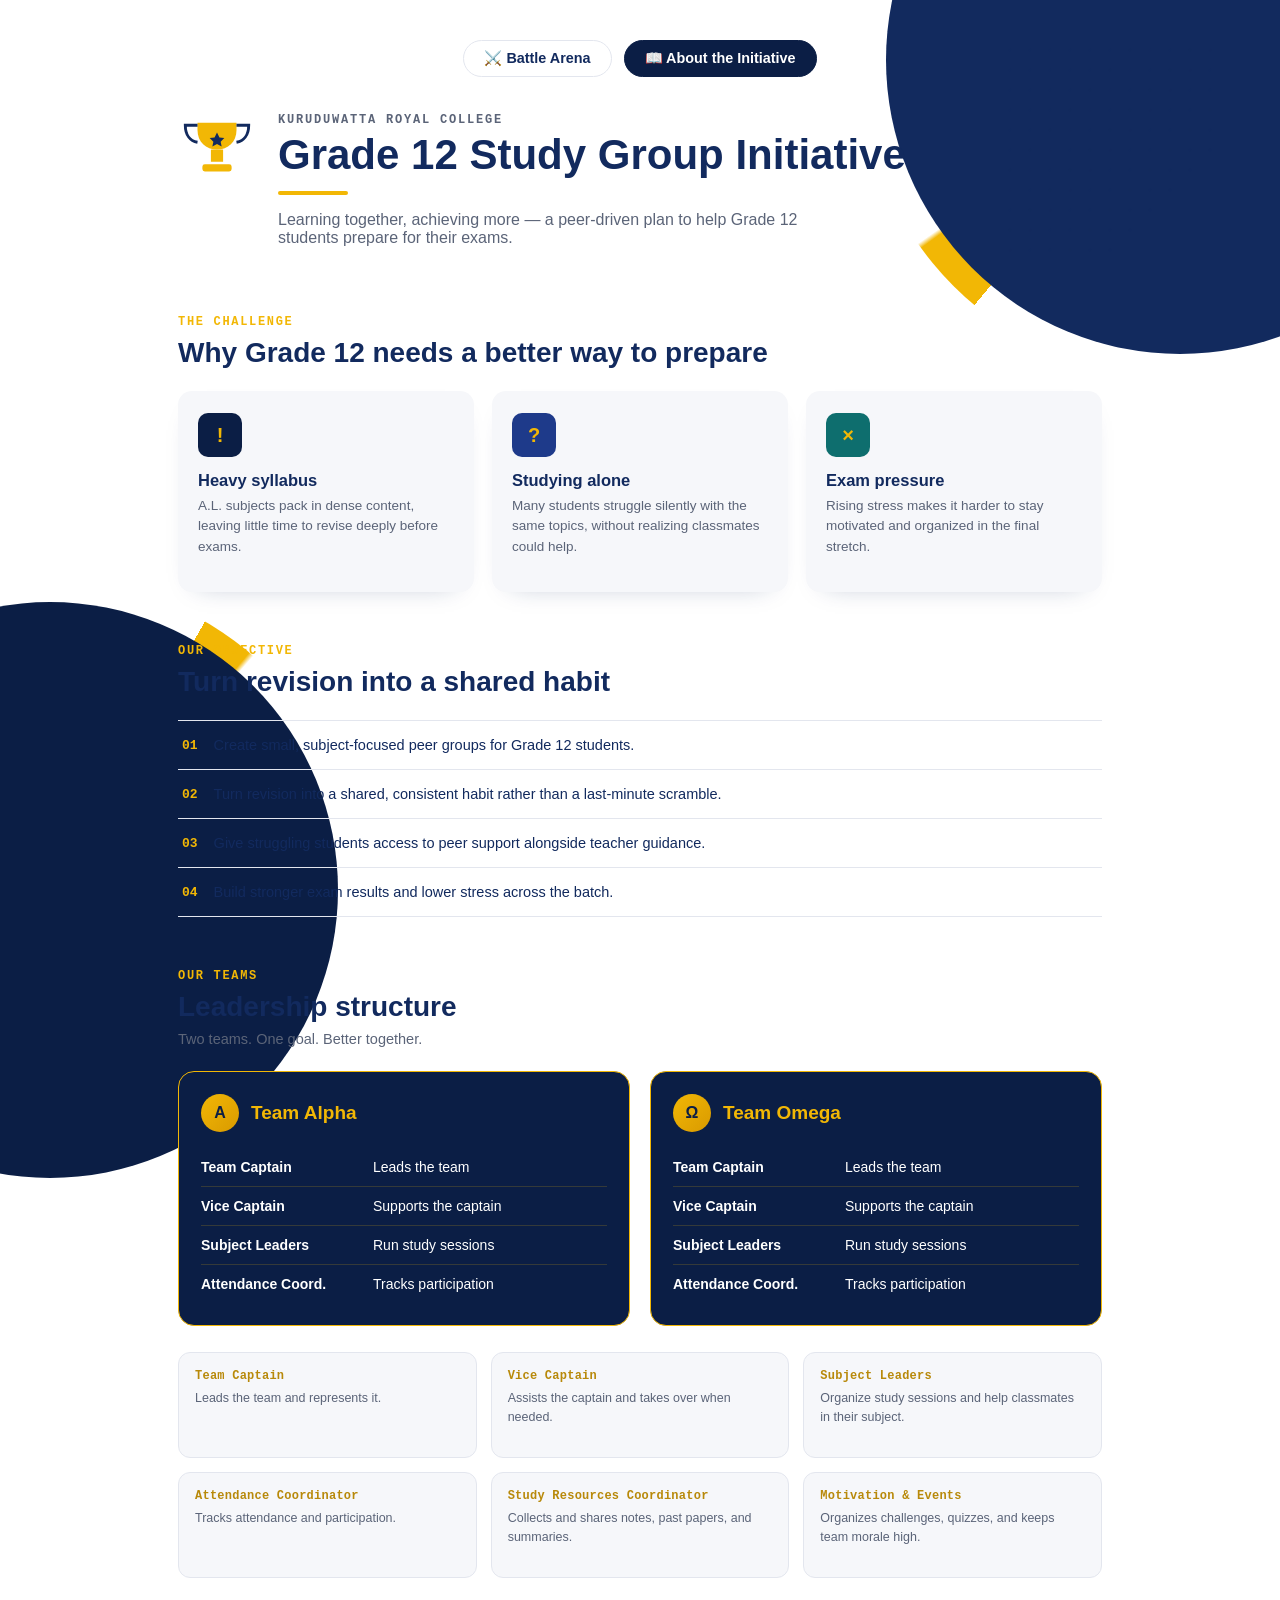
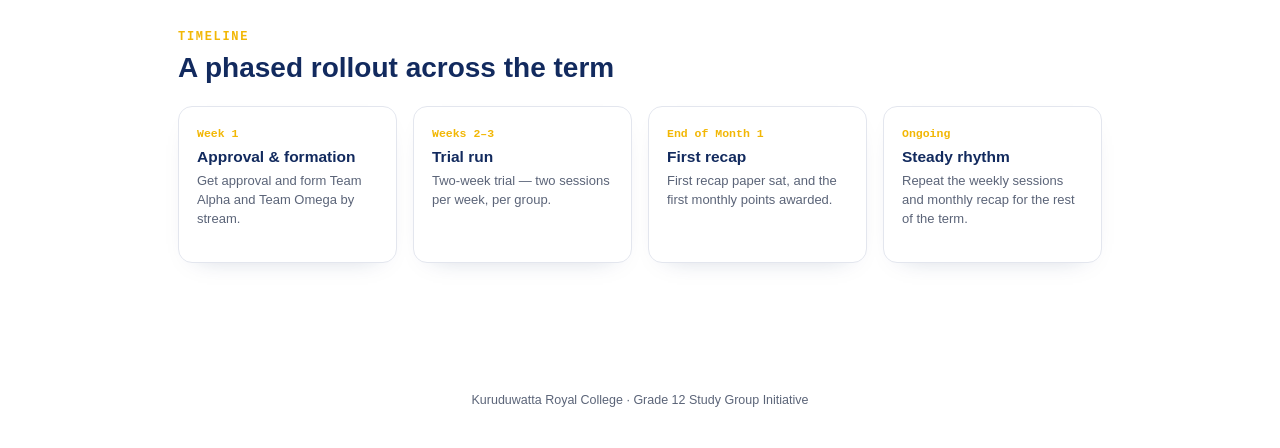
==== commit fe7aa2e5: "Update about.html" ====
--- a/about.html
+++ b/about.html
@@ -138,4 +138,188 @@
   @media (max-width:760px){.duties-strip{grid-template-columns:1fr 1fr;}}
   @media (max-width:480px){.duties-strip{grid-template-columns:1fr;}}
   .duty-item{
-    background:var(--mist);border:1px solid #E3E6EE;border-radius:12
+    background:var(--mist);border:1px solid #E3E6EE;border-radius:12px;padding:16px 16px 18px;
+  }
+  .duty-title{
+    font-family:'IBM Plex Mono',monospace;font-size:12px;font-weight:700;color:#B8890A;letter-spacing:.02em;
+  }
+  .duty-item p{font-size:12.5px;color:var(--gray);margin-top:6px;line-height:1.5;}
+
+  /* Timeline */
+  .tl-grid{display:grid;grid-template-columns:repeat(4,1fr);gap:16px;}
+  @media (max-width:760px){.tl-grid{grid-template-columns:1fr 1fr;}}
+  @media (max-width:480px){.tl-grid{grid-template-columns:1fr;}}
+  .tl-card{
+    background:var(--paper);border:1px solid #E3E6EE;border-radius:14px;padding:20px 18px;
+    box-shadow:0 10px 26px -20px rgba(18,42,94,.35);
+  }
+  .tl-card .wk{font-family:'IBM Plex Mono',monospace;font-size:11.5px;color:var(--gold);font-weight:700;}
+  .tl-card h3{font-size:15.5px;color:var(--navy);font-weight:700;margin-top:8px;}
+  .tl-card p{font-size:13px;color:var(--gray);margin-top:6px;line-height:1.45;}
+
+  footer{
+    position:relative;z-index:1;text-align:center;font-size:12.5px;color:var(--gray);
+    padding:40px 28px 40px;
+  }
+</style>
+</head>
+<body>
+
+<div class="arc-top"></div>
+<div class="dot-grid"></div>
+<div class="arc-bottom"></div>
+
+<div class="page">
+
+  <!-- NAV -->
+  <div class="nav-bar">
+    <a href="index.html" class="nav-btn">⚔️ Battle Arena</a>
+    <a href="about.html" class="nav-btn active">📖 About the Initiative</a>
+  </div>
+
+  <!-- HEADER -->
+  <div class="header">
+    <div class="trophy-badge">
+      <svg viewBox="0 0 64 64" fill="none">
+        <path d="M16 8h32v6c0 10-7 16-16 16S16 24 16 14V8z" fill="#F2B705"/>
+        <path d="M16 10H6c0 8 4 13 10 14" stroke="#122A5E" stroke-width="2.4" fill="none"/>
+        <path d="M48 10h10c0 8-4 13-10 14" stroke="#122A5E" stroke-width="2.4" fill="none"/>
+        <rect x="27" y="30" width="10" height="10" fill="#F2B705"/>
+        <rect x="20" y="42" width="24" height="6" rx="2" fill="#F2B705"/>
+        <path d="M32 16l2 4 4 .5-3 3 .8 4-3.8-2-3.8 2 .8-4-3-3 4-.5z" fill="#122A5E"/>
+      </svg>
+    </div>
+    <div class="header-text">
+      <div class="kicker">Kuruduwatta Royal College</div>
+      <h1>Grade 12 Study Group Initiative</h1>
+      <div class="underline"></div>
+      <p class="subtitle">Learning together, achieving more — a peer-driven plan to help Grade 12 students prepare for their exams.</p>
+    </div>
+  </div>
+
+  <!-- THE CHALLENGE -->
+  <div class="section-block">
+    <div class="section-kicker">The Challenge</div>
+    <h2 class="section-title">Why Grade 12 needs a better way to prepare</h2>
+    <div class="challenge-grid">
+      <div class="challenge-card">
+        <div class="icon-box c-navy small"><span class="glyph">!</span></div>
+        <h3>Heavy syllabus</h3>
+        <p>A.L. subjects pack in dense content, leaving little time to revise deeply before exams.</p>
+      </div>
+      <div class="challenge-card">
+        <div class="icon-box c-blue small"><span class="glyph">?</span></div>
+        <h3>Studying alone</h3>
+        <p>Many students struggle silently with the same topics, without realizing classmates could help.</p>
+      </div>
+      <div class="challenge-card">
+        <div class="icon-box c-teal small"><span class="glyph">×</span></div>
+        <h3>Exam pressure</h3>
+        <p>Rising stress makes it harder to stay motivated and organized in the final stretch.</p>
+      </div>
+    </div>
+  </div>
+
+  <!-- OBJECTIVE -->
+  <div class="section-block">
+    <div class="section-kicker">Our Objective</div>
+    <h2 class="section-title">Turn revision into a shared habit</h2>
+    <ul class="objective-list">
+      <li><span class="idx">01</span><span>Create small, subject-focused peer groups for Grade 12 students.</span></li>
+      <li><span class="idx">02</span><span>Turn revision into a shared, consistent habit rather than a last-minute scramble.</span></li>
+      <li><span class="idx">03</span><span>Give struggling students access to peer support alongside teacher guidance.</span></li>
+      <li><span class="idx">04</span><span>Build stronger exam results and lower stress across the batch.</span></li>
+    </ul>
+  </div>
+
+  <!-- LEADERSHIP STRUCTURE -->
+  <div class="section-block">
+    <div class="section-kicker">Our Teams</div>
+    <h2 class="section-title">Leadership structure</h2>
+    <p class="section-lede">Two teams. One goal. Better together.</p>
+
+    <div class="leader-grid">
+      <div class="leader-col">
+        <div class="leader-col-head">
+          <span class="leader-badge">A</span>
+          <h3>Team Alpha</h3>
+        </div>
+        <div class="role-item"><span class="role-label">Team Captain</span><span>Leads the team</span></div>
+        <div class="role-item"><span class="role-label">Vice Captain</span><span>Supports the captain</span></div>
+        <div class="role-item"><span class="role-label">Subject Leaders</span><span>Run study sessions</span></div>
+        <div class="role-item"><span class="role-label">Attendance Coord.</span><span>Tracks participation</span></div>
+      </div>
+      <div class="leader-col">
+        <div class="leader-col-head">
+          <span class="leader-badge">Ω</span>
+          <h3>Team Omega</h3>
+        </div>
+        <div class="role-item"><span class="role-label">Team Captain</span><span>Leads the team</span></div>
+        <div class="role-item"><span class="role-label">Vice Captain</span><span>Supports the captain</span></div>
+        <div class="role-item"><span class="role-label">Subject Leaders</span><span>Run study sessions</span></div>
+        <div class="role-item"><span class="role-label">Attendance Coord.</span><span>Tracks participation</span></div>
+      </div>
+    </div>
+
+    <div class="duties-strip">
+      <div class="duty-item">
+        <div class="duty-title">Team Captain</div>
+        <p>Leads the team and represents it.</p>
+      </div>
+      <div class="duty-item">
+        <div class="duty-title">Vice Captain</div>
+        <p>Assists the captain and takes over when needed.</p>
+      </div>
+      <div class="duty-item">
+        <div class="duty-title">Subject Leaders</div>
+        <p>Organize study sessions and help classmates in their subject.</p>
+      </div>
+      <div class="duty-item">
+        <div class="duty-title">Attendance Coordinator</div>
+        <p>Tracks attendance and participation.</p>
+      </div>
+      <div class="duty-item">
+        <div class="duty-title">Study Resources Coordinator</div>
+        <p>Collects and shares notes, past papers, and summaries.</p>
+      </div>
+      <div class="duty-item">
+        <div class="duty-title">Motivation & Events</div>
+        <p>Organizes challenges, quizzes, and keeps team morale high.</p>
+      </div>
+    </div>
+  </div>
+
+  <!-- TIMELINE -->
+  <div class="section-block">
+    <div class="section-kicker">Timeline</div>
+    <h2 class="section-title">A phased rollout across the term</h2>
+    <div class="tl-grid">
+      <div class="tl-card">
+        <div class="wk">Week 1</div>
+        <h3>Approval & formation</h3>
+        <p>Get approval and form Team Alpha and Team Omega by stream.</p>
+      </div>
+      <div class="tl-card">
+        <div class="wk">Weeks 2–3</div>
+        <h3>Trial run</h3>
+        <p>Two-week trial — two sessions per week, per group.</p>
+      </div>
+      <div class="tl-card">
+        <div class="wk">End of Month 1</div>
+        <h3>First recap</h3>
+        <p>First recap paper sat, and the first monthly points awarded.</p>
+      </div>
+      <div class="tl-card">
+        <div class="wk">Ongoing</div>
+        <h3>Steady rhythm</h3>
+        <p>Repeat the weekly sessions and monthly recap for the rest of the term.</p>
+      </div>
+    </div>
+  </div>
+
+</div>
+
+<footer>Kuruduwatta Royal College · Grade 12 Study Group Initiative</footer>
+
+</body>
+</html>
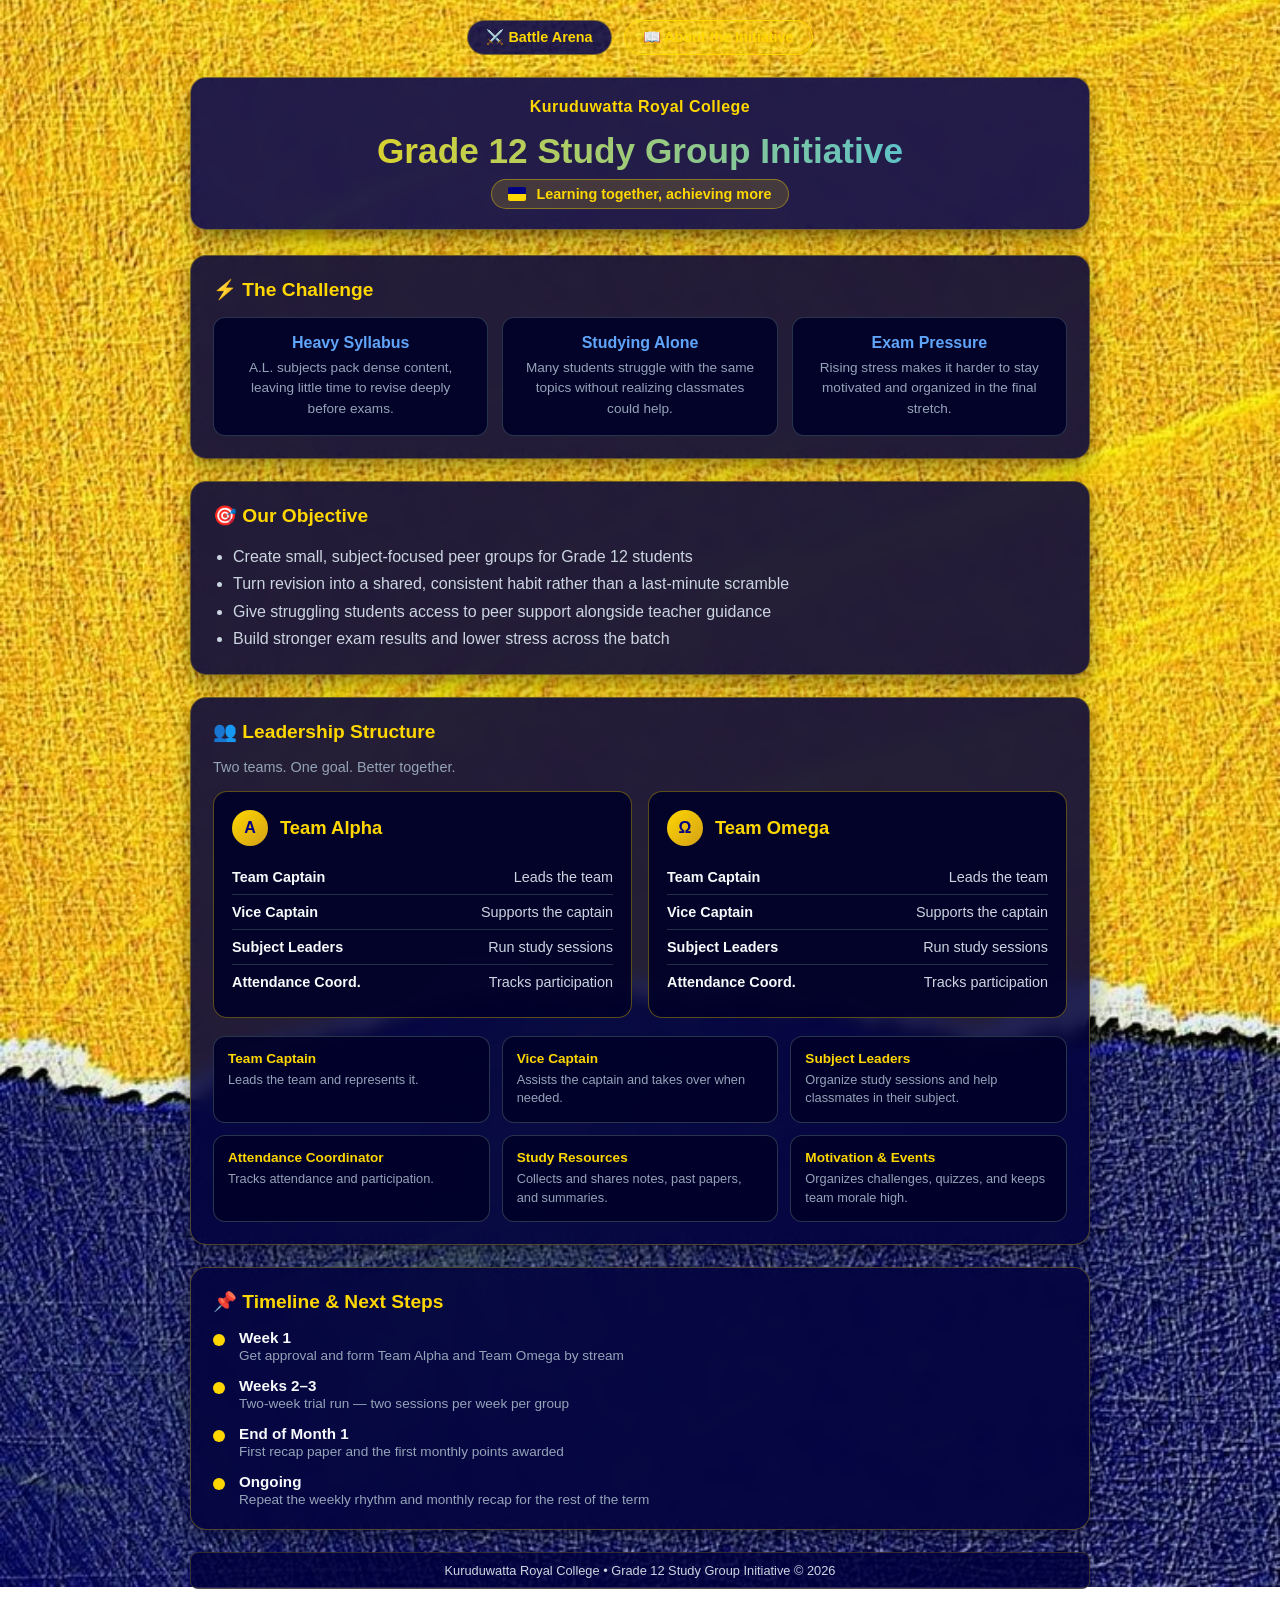
==== commit 858783f7: "Update about.html" ====
--- a/about.html
+++ b/about.html
@@ -1,325 +1,369 @@
 <!DOCTYPE html>
 <html lang="en">
 <head>
-<meta charset="UTF-8">
-<meta name="viewport" content="width=device-width, initial-scale=1.0">
-<title>About — Grade 12 Study Group Initiative</title>
-<link rel="preconnect" href="https://fonts.googleapis.com">
-<link href="https://fonts.googleapis.com/css2?family=Poppins:wght@500;600;700;800&family=Inter:wght@400;500;600&family=IBM+Plex+Mono:wght@600&display=swap" rel="stylesheet">
-<style>
-  :root{
-    --navy:#122A5E;
-    --navy-deep:#0B1E45;
-    --gold:#F2B705;
-    --blue:#1E3A8A;
-    --teal:#0E6E6E;
-    --ink:#122A5E;
-    --gray:#5B6478;
-    --paper:#FFFFFF;
-    --mist:#F6F7FA;
-  }
-  *{box-sizing:border-box;}
-  body{
-    margin:0;
-    background:var(--paper);
-    color:var(--ink);
-    font-family:'Inter',sans-serif;
-    overflow-x:hidden;
-    position:relative;
-  }
-  h1,h2,h3{font-family:'Poppins',sans-serif;margin:0;}
-
-  .arc-top{
-    position:fixed;top:-260px;right:-220px;width:640px;height:640px;
-    border-radius:50%;
-    background:conic-gradient(from 220deg, var(--gold) 0deg, var(--gold) 14deg, transparent 15deg);
-    z-index:0;pointer-events:none;
-  }
-  .arc-top::after{
-    content:'';position:absolute;inset:26px;border-radius:50%;
-    background:var(--navy);
-  }
-  .dot-grid{
-    position:fixed;top:40px;right:60px;width:220px;height:220px;z-index:0;pointer-events:none;
-    background-image:radial-gradient(rgba(18,42,94,.18) 2px, transparent 2px);
-    background-size:20px 20px;
-    -webkit-mask-image:linear-gradient(135deg, black 30%, transparent 75%);
-    mask-image:linear-gradient(135deg, black 30%, transparent 75%);
-  }
-  .arc-bottom{
-    position:fixed;bottom:-300px;left:-260px;width:620px;height:620px;
-    border-radius:50%;z-index:0;pointer-events:none;
-    background:conic-gradient(from 30deg, var(--gold) 0deg, var(--gold) 10deg, transparent 11deg);
-  }
-  .arc-bottom::after{
-    content:'';position:absolute;inset:22px;border-radius:50%;background:var(--navy-deep);
-  }
-
-  .page{position:relative;z-index:1;max-width:980px;margin:0 auto;padding:40px 28px 90px;}
-
-  /* NAV */
-  .nav-bar{display:flex;justify-content:center;gap:12px;margin-bottom:36px;flex-wrap:wrap;}
-  .nav-btn{
-    background:#fff;border:1.5px solid #E3E6EE;color:var(--navy);
-    padding:9px 20px;border-radius:20px;font-weight:600;font-size:0.9rem;
-    text-decoration:none;transition:all 0.2s;
-  }
-  .nav-btn:hover{border-color:var(--gold);transform:translateY(-1px);}
-  .nav-btn.active{background:var(--navy-deep);border-color:var(--navy-deep);color:#fff;}
-
-  /* HEADER */
-  .header{display:flex;align-items:flex-start;gap:22px;margin-bottom:8px;}
-  .trophy-badge{width:78px;height:78px;flex:none;display:flex;align-items:center;justify-content:center;}
-  .header-text .kicker{
-    font-family:'IBM Plex Mono',monospace;font-size:12px;letter-spacing:.15em;text-transform:uppercase;
-    color:var(--gray);font-weight:600;
-  }
-  .header-text h1{
-    font-size:clamp(28px,4.6vw,42px);font-weight:800;color:var(--navy);line-height:1.05;margin-top:6px;
-  }
-  .underline{width:70px;height:4px;background:var(--gold);border-radius:2px;margin-top:14px;}
-  .subtitle{color:var(--gray);font-size:16px;margin-top:16px;max-width:560px;}
-
-  .section-block{margin-top:52px;}
-  .section-kicker{
-    font-family:'IBM Plex Mono',monospace;font-size:12px;letter-spacing:.14em;text-transform:uppercase;
-    color:var(--gold);font-weight:600;
-  }
-  .section-title{font-size:clamp(22px,3vw,28px);color:var(--navy);font-weight:700;margin-top:8px;margin-bottom:22px;}
-  .section-lede{color:var(--gray);font-size:14.5px;margin-top:-14px;margin-bottom:24px;max-width:600px;}
-
-  /* Challenge */
-  .challenge-grid{display:grid;grid-template-columns:repeat(3,1fr);gap:18px;}
-  @media (max-width:760px){.challenge-grid{grid-template-columns:1fr;}}
-  .challenge-card{
-    background:var(--mist);border-radius:14px;padding:22px 20px;
-    box-shadow:0 10px 26px -20px rgba(18,42,94,.4);
-  }
-  .icon-box.small{width:44px;height:44px;border-radius:10px;margin-bottom:14px;display:flex;align-items:center;justify-content:center;}
-  .icon-box.c-navy{background:var(--navy-deep);}
-  .icon-box.c-blue{background:var(--blue);}
-  .icon-box.c-teal{background:var(--teal);}
-  .icon-box .glyph{font-family:'Poppins',sans-serif;font-weight:800;font-size:20px;color:var(--gold);}
-  .challenge-card h3{font-size:16.5px;color:var(--navy);font-weight:700;}
-  .challenge-card p{font-size:13.5px;color:var(--gray);margin-top:6px;line-height:1.5;}
-
-  /* Objective */
-  .objective-list{list-style:none;margin:0;padding:0;}
-  .objective-list li{
-    display:flex;gap:16px;padding:16px 4px;border-top:1px solid #E3E6EE;font-size:14.5px;color:var(--ink);
-  }
-  .objective-list li:last-child{border-bottom:1px solid #E3E6EE;}
-  .objective-list .idx{font-family:'IBM Plex Mono',monospace;color:var(--gold);font-weight:700;font-size:13px;padding-top:1px;}
-
-  /* Leadership */
-  .leader-grid{display:grid;grid-template-columns:1fr 1fr;gap:20px;}
-  @media (max-width:760px){.leader-grid{grid-template-columns:1fr;}}
-  .leader-col{
-    background:var(--navy-deep);border:1.5px solid var(--gold);border-radius:16px;padding:22px;
-  }
-  .leader-col-head{display:flex;align-items:center;gap:12px;margin-bottom:16px;}
-  .leader-badge{
-    width:38px;height:38px;border-radius:50%;flex:none;display:flex;align-items:center;justify-content:center;
-    font-family:'Poppins',sans-serif;font-weight:800;font-size:16px;color:var(--navy-deep);
-    background:linear-gradient(135deg,#F2B705,#D99A00);
-  }
-  .leader-col-head h3{color:var(--gold);font-size:19px;font-weight:700;}
-  .role-item{
-    display:flex;align-items:center;gap:12px;padding:11px 0;
-    border-bottom:1px solid rgba(242,183,5,.18);color:#fff;font-size:14px;
-  }
-  .role-item:last-child{border-bottom:none;}
-  .role-label{font-weight:600;min-width:160px;}
-
-  /* Duties */
-  .duties-strip{
-    margin-top:26px;display:grid;grid-template-columns:repeat(3,1fr);gap:14px;
-  }
-  @media (max-width:760px){.duties-strip{grid-template-columns:1fr 1fr;}}
-  @media (max-width:480px){.duties-strip{grid-template-columns:1fr;}}
-  .duty-item{
-    background:var(--mist);border:1px solid #E3E6EE;border-radius:12px;padding:16px 16px 18px;
-  }
-  .duty-title{
-    font-family:'IBM Plex Mono',monospace;font-size:12px;font-weight:700;color:#B8890A;letter-spacing:.02em;
-  }
-  .duty-item p{font-size:12.5px;color:var(--gray);margin-top:6px;line-height:1.5;}
-
-  /* Timeline */
-  .tl-grid{display:grid;grid-template-columns:repeat(4,1fr);gap:16px;}
-  @media (max-width:760px){.tl-grid{grid-template-columns:1fr 1fr;}}
-  @media (max-width:480px){.tl-grid{grid-template-columns:1fr;}}
-  .tl-card{
-    background:var(--paper);border:1px solid #E3E6EE;border-radius:14px;padding:20px 18px;
-    box-shadow:0 10px 26px -20px rgba(18,42,94,.35);
-  }
-  .tl-card .wk{font-family:'IBM Plex Mono',monospace;font-size:11.5px;color:var(--gold);font-weight:700;}
-  .tl-card h3{font-size:15.5px;color:var(--navy);font-weight:700;margin-top:8px;}
-  .tl-card p{font-size:13px;color:var(--gray);margin-top:6px;line-height:1.45;}
-
-  footer{
-    position:relative;z-index:1;text-align:center;font-size:12.5px;color:var(--gray);
-    padding:40px 28px 40px;
-  }
-</style>
+    <meta charset="UTF-8">
+    <meta name="viewport" content="width=device-width, initial-scale=1.0">
+    <title>About - Grade 12 Study Group Initiative</title>
+    <link rel="stylesheet" href="style.css">
+    <style>
+        .nav-bar {
+            display: flex;
+            justify-content: center;
+            gap: 12px;
+            margin-bottom: 22px;
+            flex-wrap: wrap;
+        }
+        .nav-btn {
+            background: rgba(0, 0, 80, 0.85);
+            border: 1px solid rgba(255, 215, 0, 0.4);
+            color: #ffd700;
+            padding: 8px 18px;
+            border-radius: 20px;
+            font-weight: 600;
+            font-size: 0.9rem;
+            text-decoration: none;
+            transition: all 0.2s;
+        }
+        .nav-btn:hover {
+            background: rgba(255, 215, 0, 0.2);
+            transform: translateY(-2px);
+        }
+        .nav-btn.active {
+            background: rgba(255, 215, 0, 0.25);
+            border-color: #ffd700;
+        }
+
+        .section-card {
+            background: rgba(0, 0, 60, 0.85);
+            backdrop-filter: blur(8px);
+            border: 1px solid rgba(255, 215, 0, 0.3);
+            border-radius: 16px;
+            padding: 22px;
+            margin-bottom: 22px;
+            box-shadow: 0 8px 20px rgba(0, 0, 0, 0.4);
+        }
+        .section-card h2 {
+            color: #ffd700;
+            font-size: 1.2rem;
+            margin-bottom: 16px;
+        }
+
+        .grid-2 {
+            display: grid;
+            grid-template-columns: 1fr 1fr;
+            gap: 14px;
+        }
+        .grid-3 {
+            display: grid;
+            grid-template-columns: repeat(3, 1fr);
+            gap: 14px;
+        }
+
+        .info-box {
+            background: rgba(0, 0, 40, 0.9);
+            border: 1px solid rgba(51, 65, 85, 0.8);
+            border-radius: 12px;
+            padding: 16px;
+            text-align: center;
+        }
+        .info-box h3 {
+            color: #60a5fa;
+            font-size: 1rem;
+            margin-bottom: 6px;
+        }
+        .info-box p {
+            font-size: 0.85rem;
+            color: #94a3b8;
+            margin: 0;
+            line-height: 1.5;
+        }
+
+        /* Leadership */
+        .leader-grid {
+            display: grid;
+            grid-template-columns: 1fr 1fr;
+            gap: 16px;
+            margin-bottom: 18px;
+        }
+        .leader-col {
+            background: rgba(0, 0, 40, 0.9);
+            border: 1px solid rgba(255, 215, 0, 0.35);
+            border-radius: 14px;
+            padding: 18px;
+        }
+        .leader-col-head {
+            display: flex;
+            align-items: center;
+            gap: 12px;
+            margin-bottom: 14px;
+        }
+        .leader-badge {
+            width: 36px;
+            height: 36px;
+            border-radius: 50%;
+            background: linear-gradient(135deg, #ffd700, #d4a017);
+            color: #000080;
+            font-weight: 800;
+            font-size: 16px;
+            display: flex;
+            align-items: center;
+            justify-content: center;
+        }
+        .leader-col-head h3 {
+            color: #ffd700;
+            font-size: 1.15rem;
+            margin: 0;
+        }
+        .role-item {
+            display: flex;
+            justify-content: space-between;
+            padding: 9px 0;
+            border-bottom: 1px solid rgba(51, 65, 85, 0.7);
+            color: #cbd5e1;
+            font-size: 0.9rem;
+        }
+        .role-item:last-child {
+            border-bottom: none;
+        }
+        .role-label {
+            font-weight: 600;
+            color: #f8fafc;
+        }
+
+        /* Duties */
+        .duties-grid {
+            display: grid;
+            grid-template-columns: repeat(3, 1fr);
+            gap: 12px;
+        }
+        .duty-item {
+            background: rgba(0, 0, 40, 0.9);
+            border: 1px solid rgba(51, 65, 85, 0.8);
+            border-radius: 12px;
+            padding: 14px;
+        }
+        .duty-title {
+            color: #ffd700;
+            font-size: 0.85rem;
+            font-weight: 700;
+            margin-bottom: 5px;
+        }
+        .duty-item p {
+            color: #94a3b8;
+            font-size: 0.8rem;
+            margin: 0;
+            line-height: 1.45;
+        }
+
+        /* Timeline */
+        .timeline {
+            display: flex;
+            flex-direction: column;
+            gap: 14px;
+        }
+        .timeline-item {
+            display: flex;
+            gap: 14px;
+            align-items: flex-start;
+        }
+        .timeline-dot {
+            width: 12px;
+            height: 12px;
+            background: #ffd700;
+            border-radius: 50%;
+            margin-top: 5px;
+            flex-shrink: 0;
+        }
+        .timeline-content h4 {
+            color: #f8fafc;
+            font-size: 0.95rem;
+            margin-bottom: 2px;
+        }
+        .timeline-content p {
+            font-size: 0.85rem;
+            color: #94a3b8;
+            margin: 0;
+        }
+
+        @media (max-width: 700px) {
+            .grid-2, .grid-3, .leader-grid, .duties-grid {
+                grid-template-columns: 1fr;
+            }
+        }
+    </style>
 </head>
 <body>
-
-<div class="arc-top"></div>
-<div class="dot-grid"></div>
-<div class="arc-bottom"></div>
-
-<div class="page">
-
-  <!-- NAV -->
-  <div class="nav-bar">
-    <a href="index.html" class="nav-btn">⚔️ Battle Arena</a>
-    <a href="about.html" class="nav-btn active">📖 About the Initiative</a>
-  </div>
-
-  <!-- HEADER -->
-  <div class="header">
-    <div class="trophy-badge">
-      <svg viewBox="0 0 64 64" fill="none">
-        <path d="M16 8h32v6c0 10-7 16-16 16S16 24 16 14V8z" fill="#F2B705"/>
-        <path d="M16 10H6c0 8 4 13 10 14" stroke="#122A5E" stroke-width="2.4" fill="none"/>
-        <path d="M48 10h10c0 8-4 13-10 14" stroke="#122A5E" stroke-width="2.4" fill="none"/>
-        <rect x="27" y="30" width="10" height="10" fill="#F2B705"/>
-        <rect x="20" y="42" width="24" height="6" rx="2" fill="#F2B705"/>
-        <path d="M32 16l2 4 4 .5-3 3 .8 4-3.8-2-3.8 2 .8-4-3-3 4-.5z" fill="#122A5E"/>
-      </svg>
+    <div class="container">
+
+        <!-- NAVIGATION -->
+        <div class="nav-bar">
+            <a href="index.html" class="nav-btn">⚔️ Battle Arena</a>
+            <a href="about.html" class="nav-btn active">📖 About the Initiative</a>
+        </div>
+
+        <!-- HEADER -->
+        <header>
+            <div class="subtitle">Kuruduwatta Royal College</div>
+            <h1>Grade 12 Study Group Initiative</h1>
+            <div class="college-name">
+                <div class="school-flag">
+                    <div class="navy-half"></div>
+                    <div class="gold-half"></div>
+                </div>
+                Learning together, achieving more
+            </div>
+        </header>
+
+        <!-- THE CHALLENGE -->
+        <div class="section-card">
+            <h2>⚡ The Challenge</h2>
+            <div class="grid-3">
+                <div class="info-box">
+                    <h3>Heavy Syllabus</h3>
+                    <p>A.L. subjects pack dense content, leaving little time to revise deeply before exams.</p>
+                </div>
+                <div class="info-box">
+                    <h3>Studying Alone</h3>
+                    <p>Many students struggle with the same topics without realizing classmates could help.</p>
+                </div>
+                <div class="info-box">
+                    <h3>Exam Pressure</h3>
+                    <p>Rising stress makes it harder to stay motivated and organized in the final stretch.</p>
+                </div>
+            </div>
+        </div>
+
+        <!-- OBJECTIVE -->
+        <div class="section-card">
+            <h2>🎯 Our Objective</h2>
+            <ul style="color:#cbd5e1; padding-left:20px; line-height:1.7;">
+                <li>Create small, subject-focused peer groups for Grade 12 students</li>
+                <li>Turn revision into a shared, consistent habit rather than a last-minute scramble</li>
+                <li>Give struggling students access to peer support alongside teacher guidance</li>
+                <li>Build stronger exam results and lower stress across the batch</li>
+            </ul>
+        </div>
+
+        <!-- LEADERSHIP STRUCTURE -->
+        <div class="section-card">
+            <h2>👥 Leadership Structure</h2>
+            <p style="color:#94a3b8; margin-bottom:16px; font-size:0.9rem;">Two teams. One goal. Better together.</p>
+
+            <div class="leader-grid">
+                <div class="leader-col">
+                    <div class="leader-col-head">
+                        <div class="leader-badge">A</div>
+                        <h3>Team Alpha</h3>
+                    </div>
+                    <div class="role-item">
+                        <span class="role-label">Team Captain</span>
+                        <span>Leads the team</span>
+                    </div>
+                    <div class="role-item">
+                        <span class="role-label">Vice Captain</span>
+                        <span>Supports the captain</span>
+                    </div>
+                    <div class="role-item">
+                        <span class="role-label">Subject Leaders</span>
+                        <span>Run study sessions</span>
+                    </div>
+                    <div class="role-item">
+                        <span class="role-label">Attendance Coord.</span>
+                        <span>Tracks participation</span>
+                    </div>
+                </div>
+
+                <div class="leader-col">
+                    <div class="leader-col-head">
+                        <div class="leader-badge">Ω</div>
+                        <h3>Team Omega</h3>
+                    </div>
+                    <div class="role-item">
+                        <span class="role-label">Team Captain</span>
+                        <span>Leads the team</span>
+                    </div>
+                    <div class="role-item">
+                        <span class="role-label">Vice Captain</span>
+                        <span>Supports the captain</span>
+                    </div>
+                    <div class="role-item">
+                        <span class="role-label">Subject Leaders</span>
+                        <span>Run study sessions</span>
+                    </div>
+                    <div class="role-item">
+                        <span class="role-label">Attendance Coord.</span>
+                        <span>Tracks participation</span>
+                    </div>
+                </div>
+            </div>
+
+            <div class="duties-grid">
+                <div class="duty-item">
+                    <div class="duty-title">Team Captain</div>
+                    <p>Leads the team and represents it.</p>
+                </div>
+                <div class="duty-item">
+                    <div class="duty-title">Vice Captain</div>
+                    <p>Assists the captain and takes over when needed.</p>
+                </div>
+                <div class="duty-item">
+                    <div class="duty-title">Subject Leaders</div>
+                    <p>Organize study sessions and help classmates in their subject.</p>
+                </div>
+                <div class="duty-item">
+                    <div class="duty-title">Attendance Coordinator</div>
+                    <p>Tracks attendance and participation.</p>
+                </div>
+                <div class="duty-item">
+                    <div class="duty-title">Study Resources</div>
+                    <p>Collects and shares notes, past papers, and summaries.</p>
+                </div>
+                <div class="duty-item">
+                    <div class="duty-title">Motivation & Events</div>
+                    <p>Organizes challenges, quizzes, and keeps team morale high.</p>
+                </div>
+            </div>
+        </div>
+
+        <!-- TIMELINE -->
+        <div class="section-card">
+            <h2>📌 Timeline & Next Steps</h2>
+            <div class="timeline">
+                <div class="timeline-item">
+                    <div class="timeline-dot"></div>
+                    <div class="timeline-content">
+                        <h4>Week 1</h4>
+                        <p>Get approval and form Team Alpha and Team Omega by stream</p>
+                    </div>
+                </div>
+                <div class="timeline-item">
+                    <div class="timeline-dot"></div>
+                    <div class="timeline-content">
+                        <h4>Weeks 2–3</h4>
+                        <p>Two-week trial run — two sessions per week per group</p>
+                    </div>
+                </div>
+                <div class="timeline-item">
+                    <div class="timeline-dot"></div>
+                    <div class="timeline-content">
+                        <h4>End of Month 1</h4>
+                        <p>First recap paper and the first monthly points awarded</p>
+                    </div>
+                </div>
+                <div class="timeline-item">
+                    <div class="timeline-dot"></div>
+                    <div class="timeline-content">
+                        <h4>Ongoing</h4>
+                        <p>Repeat the weekly rhythm and monthly recap for the rest of the term</p>
+                    </div>
+                </div>
+            </div>
+        </div>
+
+        <!-- FOOTER -->
+        <footer>
+            Kuruduwatta Royal College • Grade 12 Study Group Initiative © 2026
+        </footer>
     </div>
-    <div class="header-text">
-      <div class="kicker">Kuruduwatta Royal College</div>
-      <h1>Grade 12 Study Group Initiative</h1>
-      <div class="underline"></div>
-      <p class="subtitle">Learning together, achieving more — a peer-driven plan to help Grade 12 students prepare for their exams.</p>
-    </div>
-  </div>
-
-  <!-- THE CHALLENGE -->
-  <div class="section-block">
-    <div class="section-kicker">The Challenge</div>
-    <h2 class="section-title">Why Grade 12 needs a better way to prepare</h2>
-    <div class="challenge-grid">
-      <div class="challenge-card">
-        <div class="icon-box c-navy small"><span class="glyph">!</span></div>
-        <h3>Heavy syllabus</h3>
-        <p>A.L. subjects pack in dense content, leaving little time to revise deeply before exams.</p>
-      </div>
-      <div class="challenge-card">
-        <div class="icon-box c-blue small"><span class="glyph">?</span></div>
-        <h3>Studying alone</h3>
-        <p>Many students struggle silently with the same topics, without realizing classmates could help.</p>
-      </div>
-      <div class="challenge-card">
-        <div class="icon-box c-teal small"><span class="glyph">×</span></div>
-        <h3>Exam pressure</h3>
-        <p>Rising stress makes it harder to stay motivated and organized in the final stretch.</p>
-      </div>
-    </div>
-  </div>
-
-  <!-- OBJECTIVE -->
-  <div class="section-block">
-    <div class="section-kicker">Our Objective</div>
-    <h2 class="section-title">Turn revision into a shared habit</h2>
-    <ul class="objective-list">
-      <li><span class="idx">01</span><span>Create small, subject-focused peer groups for Grade 12 students.</span></li>
-      <li><span class="idx">02</span><span>Turn revision into a shared, consistent habit rather than a last-minute scramble.</span></li>
-      <li><span class="idx">03</span><span>Give struggling students access to peer support alongside teacher guidance.</span></li>
-      <li><span class="idx">04</span><span>Build stronger exam results and lower stress across the batch.</span></li>
-    </ul>
-  </div>
-
-  <!-- LEADERSHIP STRUCTURE -->
-  <div class="section-block">
-    <div class="section-kicker">Our Teams</div>
-    <h2 class="section-title">Leadership structure</h2>
-    <p class="section-lede">Two teams. One goal. Better together.</p>
-
-    <div class="leader-grid">
-      <div class="leader-col">
-        <div class="leader-col-head">
-          <span class="leader-badge">A</span>
-          <h3>Team Alpha</h3>
-        </div>
-        <div class="role-item"><span class="role-label">Team Captain</span><span>Leads the team</span></div>
-        <div class="role-item"><span class="role-label">Vice Captain</span><span>Supports the captain</span></div>
-        <div class="role-item"><span class="role-label">Subject Leaders</span><span>Run study sessions</span></div>
-        <div class="role-item"><span class="role-label">Attendance Coord.</span><span>Tracks participation</span></div>
-      </div>
-      <div class="leader-col">
-        <div class="leader-col-head">
-          <span class="leader-badge">Ω</span>
-          <h3>Team Omega</h3>
-        </div>
-        <div class="role-item"><span class="role-label">Team Captain</span><span>Leads the team</span></div>
-        <div class="role-item"><span class="role-label">Vice Captain</span><span>Supports the captain</span></div>
-        <div class="role-item"><span class="role-label">Subject Leaders</span><span>Run study sessions</span></div>
-        <div class="role-item"><span class="role-label">Attendance Coord.</span><span>Tracks participation</span></div>
-      </div>
-    </div>
-
-    <div class="duties-strip">
-      <div class="duty-item">
-        <div class="duty-title">Team Captain</div>
-        <p>Leads the team and represents it.</p>
-      </div>
-      <div class="duty-item">
-        <div class="duty-title">Vice Captain</div>
-        <p>Assists the captain and takes over when needed.</p>
-      </div>
-      <div class="duty-item">
-        <div class="duty-title">Subject Leaders</div>
-        <p>Organize study sessions and help classmates in their subject.</p>
-      </div>
-      <div class="duty-item">
-        <div class="duty-title">Attendance Coordinator</div>
-        <p>Tracks attendance and participation.</p>
-      </div>
-      <div class="duty-item">
-        <div class="duty-title">Study Resources Coordinator</div>
-        <p>Collects and shares notes, past papers, and summaries.</p>
-      </div>
-      <div class="duty-item">
-        <div class="duty-title">Motivation & Events</div>
-        <p>Organizes challenges, quizzes, and keeps team morale high.</p>
-      </div>
-    </div>
-  </div>
-
-  <!-- TIMELINE -->
-  <div class="section-block">
-    <div class="section-kicker">Timeline</div>
-    <h2 class="section-title">A phased rollout across the term</h2>
-    <div class="tl-grid">
-      <div class="tl-card">
-        <div class="wk">Week 1</div>
-        <h3>Approval & formation</h3>
-        <p>Get approval and form Team Alpha and Team Omega by stream.</p>
-      </div>
-      <div class="tl-card">
-        <div class="wk">Weeks 2–3</div>
-        <h3>Trial run</h3>
-        <p>Two-week trial — two sessions per week, per group.</p>
-      </div>
-      <div class="tl-card">
-        <div class="wk">End of Month 1</div>
-        <h3>First recap</h3>
-        <p>First recap paper sat, and the first monthly points awarded.</p>
-      </div>
-      <div class="tl-card">
-        <div class="wk">Ongoing</div>
-        <h3>Steady rhythm</h3>
-        <p>Repeat the weekly sessions and monthly recap for the rest of the term.</p>
-      </div>
-    </div>
-  </div>
-
-</div>
-
-<footer>Kuruduwatta Royal College · Grade 12 Study Group Initiative</footer>
-
 </body>
 </html>
--- a/style.css
+++ b/style.css
@@ -0,0 +1,513 @@
+/* --- BASE & RESET STYLES --- */
+* {
+    margin: 0;
+    padding: 0;
+    box-sizing: border-box;
+    font-family: 'Segoe UI', Tahoma, Geneva, Verdana, sans-serif;
+}
+
+body {
+    background: url('download (4).jfif') no-repeat center center fixed;
+    background-size: cover;
+    color: #f8fafc;
+    min-height: 100vh;
+    display: flex;
+    flex-direction: column;
+    align-items: center;
+    padding: 20px;
+}
+
+.container {
+    width: 100%;
+    max-width: 900px;
+    margin: 0 auto;
+}
+
+/* --- HEADER --- */
+header {
+    text-align: center;
+    margin-bottom: 25px;
+    padding: 20px;
+    background: rgba(0, 0, 80, 0.85);
+    backdrop-filter: blur(8px);
+    border: 1px solid rgba(255, 215, 0, 0.4);
+    border-radius: 16px;
+    box-shadow: 0 10px 25px -5px rgba(0, 0, 0, 0.6);
+}
+
+header h1 {
+    font-size: 2.2rem;
+    margin-bottom: 8px;
+    background: linear-gradient(90deg, #ffd700, #38bdf8);
+    -webkit-background-clip: text;
+    -webkit-text-fill-color: transparent;
+}
+
+.subtitle {
+    color: #ffd700;
+    font-size: 1rem;
+    font-weight: 600;
+    margin-bottom: 15px;
+    letter-spacing: 0.5px;
+}
+
+.college-name {
+    display: inline-flex;
+    align-items: center;
+    gap: 10px;
+    background: rgba(255, 215, 0, 0.15);
+    border: 1px solid rgba(255, 215, 0, 0.4);
+    padding: 6px 16px;
+    border-radius: 20px;
+    font-size: 0.9rem;
+    font-weight: 600;
+    color: #ffd700;
+}
+
+.school-flag {
+    width: 18px;
+    height: 14px;
+    border-radius: 2px;
+    overflow: hidden;
+    display: flex;
+    flex-direction: column;
+}
+
+.navy-half {
+    background-color: #000080;
+    height: 50%;
+}
+
+.gold-half {
+    background-color: #ffd700;
+    height: 50%;
+}
+
+/* --- SCOREBOARD OVERVIEW --- */
+.scoreboard-overview {
+    display: grid;
+    grid-template-columns: 1fr 1fr;
+    gap: 20px;
+    margin-bottom: 25px;
+}
+
+.team-card {
+    background: rgba(0, 0, 60, 0.85);
+    backdrop-filter: blur(8px);
+    border: 2px solid rgba(255, 215, 0, 0.3);
+    border-radius: 16px;
+    padding: 25px;
+    text-align: center;
+    transition: all 0.3s ease;
+    position: relative;
+    overflow: hidden;
+    box-shadow: 0 8px 20px rgba(0, 0, 0, 0.4);
+}
+
+.team-card.alpha-card {
+    border-color: rgba(59, 130, 246, 0.6);
+}
+
+.team-card.omega-card {
+    border-color: rgba(255, 215, 0, 0.6);
+}
+
+/* --- LEADING TEAM GLOW & CELEBRATION ANIMATIONS --- */
+@keyframes leaderGlow {
+    0% {
+        box-shadow: 0 0 15px rgba(255, 215, 0, 0.4), inset 0 0 10px rgba(255, 215, 0, 0.2);
+        border-color: #ffd700;
+    }
+    50% {
+        box-shadow: 0 0 35px rgba(255, 215, 0, 0.8), inset 0 0 20px rgba(255, 215, 0, 0.4);
+        border-color: #fff;
+    }
+    100% {
+        box-shadow: 0 0 15px rgba(255, 215, 0, 0.4), inset 0 0 10px rgba(255, 215, 0, 0.2);
+        border-color: #ffd700;
+    }
+}
+
+@keyframes celebrateBounce {
+    0%, 100% { transform: translateY(0) scale(1); }
+    50% { transform: translateY(-6px) scale(1.03); }
+}
+
+.team-card.is-winning {
+    animation: leaderGlow 2s infinite ease-in-out, celebrateBounce 1.5s infinite ease-in-out;
+    border-color: #ffd700 !important;
+}
+
+.team-card.is-winning .team-title::after {
+    content: " ✨";
+    animation: spinSparkle 1s infinite linear;
+    display: inline-block;
+}
+
+@keyframes spinSparkle {
+    0% { transform: rotate(0deg); }
+    100% { transform: rotate(360deg); }
+}
+
+.team-card.is-tied {
+    border-color: #38bdf8;
+}
+
+.team-title {
+    font-size: 1.2rem;
+    font-weight: 700;
+    margin-bottom: 10px;
+}
+
+.alpha-card .team-title { color: #60a5fa; }
+.omega-card .team-title { color: #ffd700; }
+
+.score-display {
+    font-size: 3.5rem;
+    font-weight: 800;
+    margin-bottom: 15px;
+    letter-spacing: -1px;
+    color: #f8fafc;
+}
+
+.score-display.pop {
+    transform: scale(1.15);
+    transition: transform 0.2s ease-in-out;
+}
+
+/* --- STREAMS & ADVANCED BREAKDOWN --- */
+.streams-section {
+    background: rgba(0, 0, 60, 0.85);
+    backdrop-filter: blur(8px);
+    border: 1px solid rgba(255, 215, 0, 0.3);
+    border-radius: 16px;
+    padding: 20px;
+    margin-bottom: 25px;
+    box-shadow: 0 8px 20px rgba(0, 0, 0, 0.4);
+}
+
+.streams-section h2 {
+    font-size: 1.1rem;
+    margin-bottom: 15px;
+    color: #ffd700;
+}
+
+.streams-grid {
+    display: grid;
+    grid-template-columns: repeat(auto-fit, minmax(130px, 1fr));
+    gap: 12px;
+    width: 100%;
+}
+
+.stream-card {
+    background: rgba(0, 0, 40, 0.9);
+    border: 1px solid rgba(51, 65, 85, 0.8);
+    border-radius: 10px;
+    padding: 12px;
+    text-align: center;
+    display: flex;
+    flex-direction: column;
+    justify-content: center;
+}
+
+.stream-name {
+    font-size: 0.75rem;
+    text-transform: uppercase;
+    letter-spacing: 0.5px;
+    color: #94a3b8;
+    margin-bottom: 5px;
+    font-weight: 700;
+}
+
+.stream-score {
+    font-size: 1.3rem;
+    font-weight: 700;
+    color: #ffd700;
+}
+
+/* --- BATTLE STATUS BANNER --- */
+.battle-status {
+    background: rgba(0, 0, 60, 0.85);
+    backdrop-filter: blur(8px);
+    border: 1px solid rgba(255, 215, 0, 0.3);
+    border-radius: 16px;
+    padding: 20px;
+    margin-bottom: 25px;
+    box-shadow: 0 8px 20px rgba(0, 0, 0, 0.4);
+}
+
+.status-content h3 {
+    font-size: 1.1rem;
+    margin-bottom: 6px;
+    color: #ffd700;
+}
+
+.status-content p {
+    color: #cbd5e1;
+    font-size: 0.9rem;
+    margin-bottom: 15px;
+}
+
+.progress-labels {
+    display: flex;
+    justify-content: space-between;
+    font-size: 0.85rem;
+    font-weight: 600;
+    margin-bottom: 6px;
+    color: #f8fafc;
+}
+
+.progress-bar-container {
+    display: flex;
+    height: 12px;
+    background: rgba(15, 23, 42, 0.9);
+    border-radius: 6px;
+    overflow: hidden;
+    gap: 2px;
+    border: 1px solid rgba(51, 65, 85, 0.8);
+}
+
+.progress-alpha {
+    background: #3b82f6;
+    height: 100%;
+    width: 50%;
+    transition: width 0.5s ease;
+}
+
+.progress-omega {
+    background: #ffd700;
+    height: 100%;
+    width: 50%;
+    transition: width 0.5s ease;
+}
+
+/* --- ACTIVITY LOG --- */
+.activity-section {
+    background: rgba(0, 0, 60, 0.85);
+    backdrop-filter: blur(8px);
+    border: 1px solid rgba(255, 215, 0, 0.3);
+    border-radius: 16px;
+    padding: 20px;
+    margin-bottom: 25px;
+    box-shadow: 0 8px 20px rgba(0, 0, 0, 0.4);
+}
+
+.activity-section h2 {
+    font-size: 1.1rem;
+    margin-bottom: 12px;
+    color: #ffd700;
+}
+
+.activity-log {
+    background: rgba(0, 0, 40, 0.9);
+    border: 1px solid rgba(51, 65, 85, 0.8);
+    border-radius: 10px;
+    height: 120px;
+    overflow-y: auto;
+    padding: 12px;
+    display: flex;
+    flex-direction: column;
+    gap: 8px;
+}
+
+.activity-item {
+    font-size: 0.85rem;
+    color: #cbd5e1;
+    border-bottom: 1px solid rgba(30, 41, 59, 0.8);
+    padding-bottom: 4px;
+}
+
+.activity-time {
+    color: #ffd700;
+    font-family: monospace;
+    margin-right: 6px;
+}
+
+/* --- CONTROLS / ADMIN PANEL --- */
+.controls-section {
+    background: rgba(0, 0, 60, 0.85);
+    backdrop-filter: blur(8px);
+    border: 1px solid rgba(255, 215, 0, 0.3);
+    border-radius: 16px;
+    padding: 20px;
+    margin-bottom: 25px;
+    transition: all 0.3s ease;
+    box-shadow: 0 8px 20px rgba(0, 0, 0, 0.4);
+}
+
+.controls-header {
+    display: flex;
+    justify-content: space-between;
+    align-items: center;
+    margin-bottom: 15px;
+}
+
+.controls-header h2 {
+    font-size: 1.1rem;
+    color: #ffd700;
+}
+
+.lock-badge {
+    font-size: 0.8rem;
+    background: rgba(239, 68, 68, 0.2);
+    color: #ef4444;
+    border: 1px solid rgba(239, 68, 68, 0.4);
+    padding: 4px 10px;
+    border-radius: 20px;
+    font-weight: 600;
+}
+
+.controls-section.unlocked .lock-badge {
+    background: rgba(16, 185, 129, 0.2);
+    color: #10b981;
+    border-color: rgba(16, 185, 129, 0.4);
+}
+
+.admin-login-btn {
+    background: rgba(255, 215, 0, 0.15);
+    color: #ffd700;
+    border: 1px solid rgba(255, 215, 0, 0.3);
+    padding: 6px 14px;
+    border-radius: 8px;
+    font-size: 0.85rem;
+    font-weight: 600;
+    cursor: pointer;
+    transition: background 0.2s;
+}
+
+.admin-login-btn:hover {
+    background: rgba(255, 215, 0, 0.3);
+}
+
+.admin-login-btn.unlocked {
+    background: #059669;
+    color: white;
+    border-color: #059669;
+}
+
+.controls-body {
+    transition: opacity 0.3s ease, filter 0.3s ease;
+}
+
+.controls-section.locked .controls-body {
+    opacity: 0.3;
+    pointer-events: none;
+    filter: blur(1px);
+}
+
+.control-group {
+    margin-bottom: 15px;
+}
+
+.control-group label {
+    display: block;
+    font-size: 0.85rem;
+    color: #cbd5e1;
+    margin-bottom: 6px;
+}
+
+.control-row {
+    display: grid;
+    grid-template-columns: 1fr 1fr;
+    gap: 12px;
+}
+
+select {
+    width: 100%;
+    background: rgba(0, 0, 40, 0.9);
+    color: #f8fafc;
+    border: 1px solid rgba(255, 215, 0, 0.3);
+    padding: 10px;
+    border-radius: 8px;
+    font-size: 0.9rem;
+    outline: none;
+}
+
+select:focus {
+    border-color: #ffd700;
+}
+
+.btn-action {
+    background: #000080;
+    color: #ffd700;
+    border: 1px solid rgba(255, 215, 0, 0.5);
+    padding: 10px;
+    border-radius: 8px;
+    font-weight: 600;
+    cursor: pointer;
+    transition: background 0.2s;
+    width: 100%;
+}
+
+.btn-action:hover {
+    background: #0000a0;
+}
+
+.btn-danger {
+    background: #7f1d1d;
+    color: #f8fafc;
+    border: 1px solid #991b1b;
+    padding: 10px;
+    border-radius: 8px;
+    font-weight: 600;
+    cursor: pointer;
+    transition: background 0.2s;
+    width: 100%;
+    margin-top: 10px;
+}
+
+.btn-danger:hover {
+    background: #991b1b;
+}
+
+/* --- FOOTER --- */
+footer {
+    text-align: center;
+    color: #cbd5e1;
+    font-size: 0.8rem;
+    margin-bottom: 20px;
+    background: rgba(0, 0, 60, 0.85);
+    padding: 10px;
+    border-radius: 8px;
+    border: 1px solid rgba(255, 215, 0, 0.2);
+}
+
+/* --- LIVE VIEWER BADGE STYLES --- */
+.viewer-badge-container {
+    display: inline-flex;
+    align-items: center;
+    gap: 6px;
+    background: rgba(16, 185, 129, 0.15);
+    border: 1px solid rgba(16, 185, 129, 0.3);
+    padding: 4px 10px;
+    border-radius: 20px;
+    font-size: 11px;
+    font-weight: 600;
+    color: #34d399;
+    margin-top: 10px;
+}
+
+.viewer-dot {
+    width: 6px;
+    height: 6px;
+    background: #10b981;
+    border-radius: 50%;
+    box-shadow: 0 0 6px #10b981;
+    animation: pulseGlow 1.5s infinite;
+}
+
+@keyframes pulseGlow {
+    0% { transform: scale(0.95); box-shadow: 0 0 0 0 rgba(16, 185, 129, 0.7); }
+    70% { transform: scale(1); box-shadow: 0 0 0 6px rgba(16, 185, 129, 0); }
+    100% { transform: scale(0.95); box-shadow: 0 0 0 0 rgba(16, 185, 129, 0); }
+}
+
+/* --- RESPONSIVE ADJUSTMENTS --- */
+@media (max-width: 600px) {
+    .scoreboard-overview {
+        grid-template-columns: 1fr;
+    }
+    .control-row {
+        grid-template-columns: 1fr;
+    }
+}
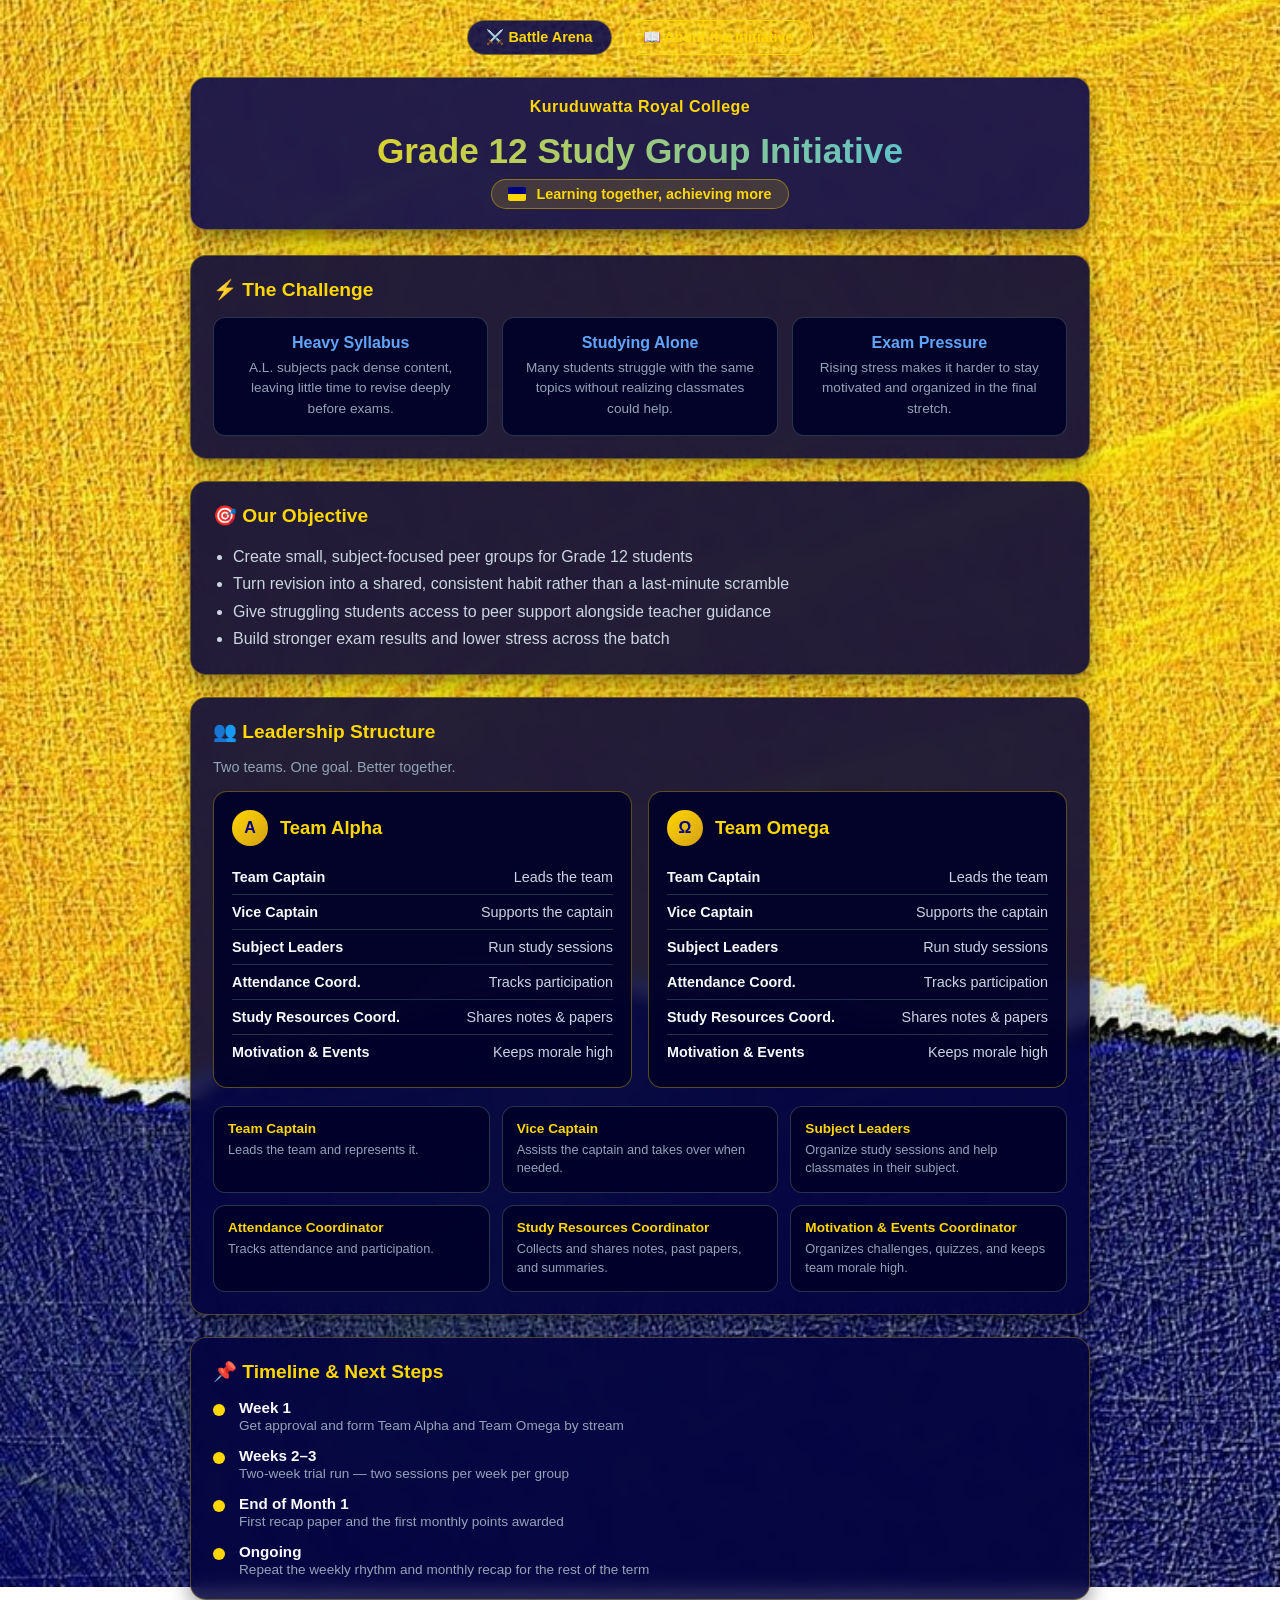
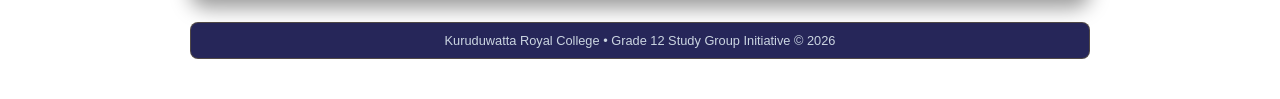
==== commit dc8d36ec: "Update about.html" ====
--- a/about.html
+++ b/about.html
@@ -244,86 +244,104 @@
             </ul>
         </div>
 
-        <!-- LEADERSHIP STRUCTURE -->
-        <div class="section-card">
-            <h2>👥 Leadership Structure</h2>
-            <p style="color:#94a3b8; margin-bottom:16px; font-size:0.9rem;">Two teams. One goal. Better together.</p>
-
-            <div class="leader-grid">
-                <div class="leader-col">
-                    <div class="leader-col-head">
-                        <div class="leader-badge">A</div>
-                        <h3>Team Alpha</h3>
-                    </div>
-                    <div class="role-item">
-                        <span class="role-label">Team Captain</span>
-                        <span>Leads the team</span>
-                    </div>
-                    <div class="role-item">
-                        <span class="role-label">Vice Captain</span>
-                        <span>Supports the captain</span>
-                    </div>
-                    <div class="role-item">
-                        <span class="role-label">Subject Leaders</span>
-                        <span>Run study sessions</span>
-                    </div>
-                    <div class="role-item">
-                        <span class="role-label">Attendance Coord.</span>
-                        <span>Tracks participation</span>
-                    </div>
-                </div>
-
-                <div class="leader-col">
-                    <div class="leader-col-head">
-                        <div class="leader-badge">Ω</div>
-                        <h3>Team Omega</h3>
-                    </div>
-                    <div class="role-item">
-                        <span class="role-label">Team Captain</span>
-                        <span>Leads the team</span>
-                    </div>
-                    <div class="role-item">
-                        <span class="role-label">Vice Captain</span>
-                        <span>Supports the captain</span>
-                    </div>
-                    <div class="role-item">
-                        <span class="role-label">Subject Leaders</span>
-                        <span>Run study sessions</span>
-                    </div>
-                    <div class="role-item">
-                        <span class="role-label">Attendance Coord.</span>
-                        <span>Tracks participation</span>
-                    </div>
-                </div>
-            </div>
-
-            <div class="duties-grid">
-                <div class="duty-item">
-                    <div class="duty-title">Team Captain</div>
-                    <p>Leads the team and represents it.</p>
-                </div>
-                <div class="duty-item">
-                    <div class="duty-title">Vice Captain</div>
-                    <p>Assists the captain and takes over when needed.</p>
-                </div>
-                <div class="duty-item">
-                    <div class="duty-title">Subject Leaders</div>
-                    <p>Organize study sessions and help classmates in their subject.</p>
-                </div>
-                <div class="duty-item">
-                    <div class="duty-title">Attendance Coordinator</div>
-                    <p>Tracks attendance and participation.</p>
-                </div>
-                <div class="duty-item">
-                    <div class="duty-title">Study Resources</div>
-                    <p>Collects and shares notes, past papers, and summaries.</p>
-                </div>
-                <div class="duty-item">
-                    <div class="duty-title">Motivation & Events</div>
-                    <p>Organizes challenges, quizzes, and keeps team morale high.</p>
-                </div>
-            </div>
-        </div>
+       <!-- LEADERSHIP STRUCTURE -->
+<div class="section-card">
+    <h2>👥 Leadership Structure</h2>
+    <p style="color:#94a3b8; margin-bottom:16px; font-size:0.9rem;">Two teams. One goal. Better together.</p>
+
+    <div class="leader-grid">
+        <!-- Team Alpha -->
+        <div class="leader-col">
+            <div class="leader-col-head">
+                <div class="leader-badge">A</div>
+                <h3>Team Alpha</h3>
+            </div>
+            <div class="role-item">
+                <span class="role-label">Team Captain</span>
+                <span>Leads the team</span>
+            </div>
+            <div class="role-item">
+                <span class="role-label">Vice Captain</span>
+                <span>Supports the captain</span>
+            </div>
+            <div class="role-item">
+                <span class="role-label">Subject Leaders</span>
+                <span>Run study sessions</span>
+            </div>
+            <div class="role-item">
+                <span class="role-label">Attendance Coord.</span>
+                <span>Tracks participation</span>
+            </div>
+            <div class="role-item">
+                <span class="role-label">Study Resources Coord.</span>
+                <span>Shares notes & papers</span>
+            </div>
+            <div class="role-item">
+                <span class="role-label">Motivation & Events</span>
+                <span>Keeps morale high</span>
+            </div>
+        </div>
+
+        <!-- Team Omega -->
+        <div class="leader-col">
+            <div class="leader-col-head">
+                <div class="leader-badge">Ω</div>
+                <h3>Team Omega</h3>
+            </div>
+            <div class="role-item">
+                <span class="role-label">Team Captain</span>
+                <span>Leads the team</span>
+            </div>
+            <div class="role-item">
+                <span class="role-label">Vice Captain</span>
+                <span>Supports the captain</span>
+            </div>
+            <div class="role-item">
+                <span class="role-label">Subject Leaders</span>
+                <span>Run study sessions</span>
+            </div>
+            <div class="role-item">
+                <span class="role-label">Attendance Coord.</span>
+                <span>Tracks participation</span>
+            </div>
+            <div class="role-item">
+                <span class="role-label">Study Resources Coord.</span>
+                <span>Shares notes & papers</span>
+            </div>
+            <div class="role-item">
+                <span class="role-label">Motivation & Events</span>
+                <span>Keeps morale high</span>
+            </div>
+        </div>
+    </div>
+
+    <div class="duties-grid">
+        <div class="duty-item">
+            <div class="duty-title">Team Captain</div>
+            <p>Leads the team and represents it.</p>
+        </div>
+        <div class="duty-item">
+            <div class="duty-title">Vice Captain</div>
+            <p>Assists the captain and takes over when needed.</p>
+        </div>
+        <div class="duty-item">
+            <div class="duty-title">Subject Leaders</div>
+            <p>Organize study sessions and help classmates in their subject.</p>
+        </div>
+        <div class="duty-item">
+            <div class="duty-title">Attendance Coordinator</div>
+            <p>Tracks attendance and participation.</p>
+        </div>
+        <div class="duty-item">
+            <div class="duty-title">Study Resources Coordinator</div>
+            <p>Collects and shares notes, past papers, and summaries.</p>
+        </div>
+        <div class="duty-item">
+            <div class="duty-title">Motivation & Events Coordinator</div>
+            <p>Organizes challenges, quizzes, and keeps team morale high.</p>
+        </div>
+    </div>
+</div>
 
         <!-- TIMELINE -->
         <div class="section-card">
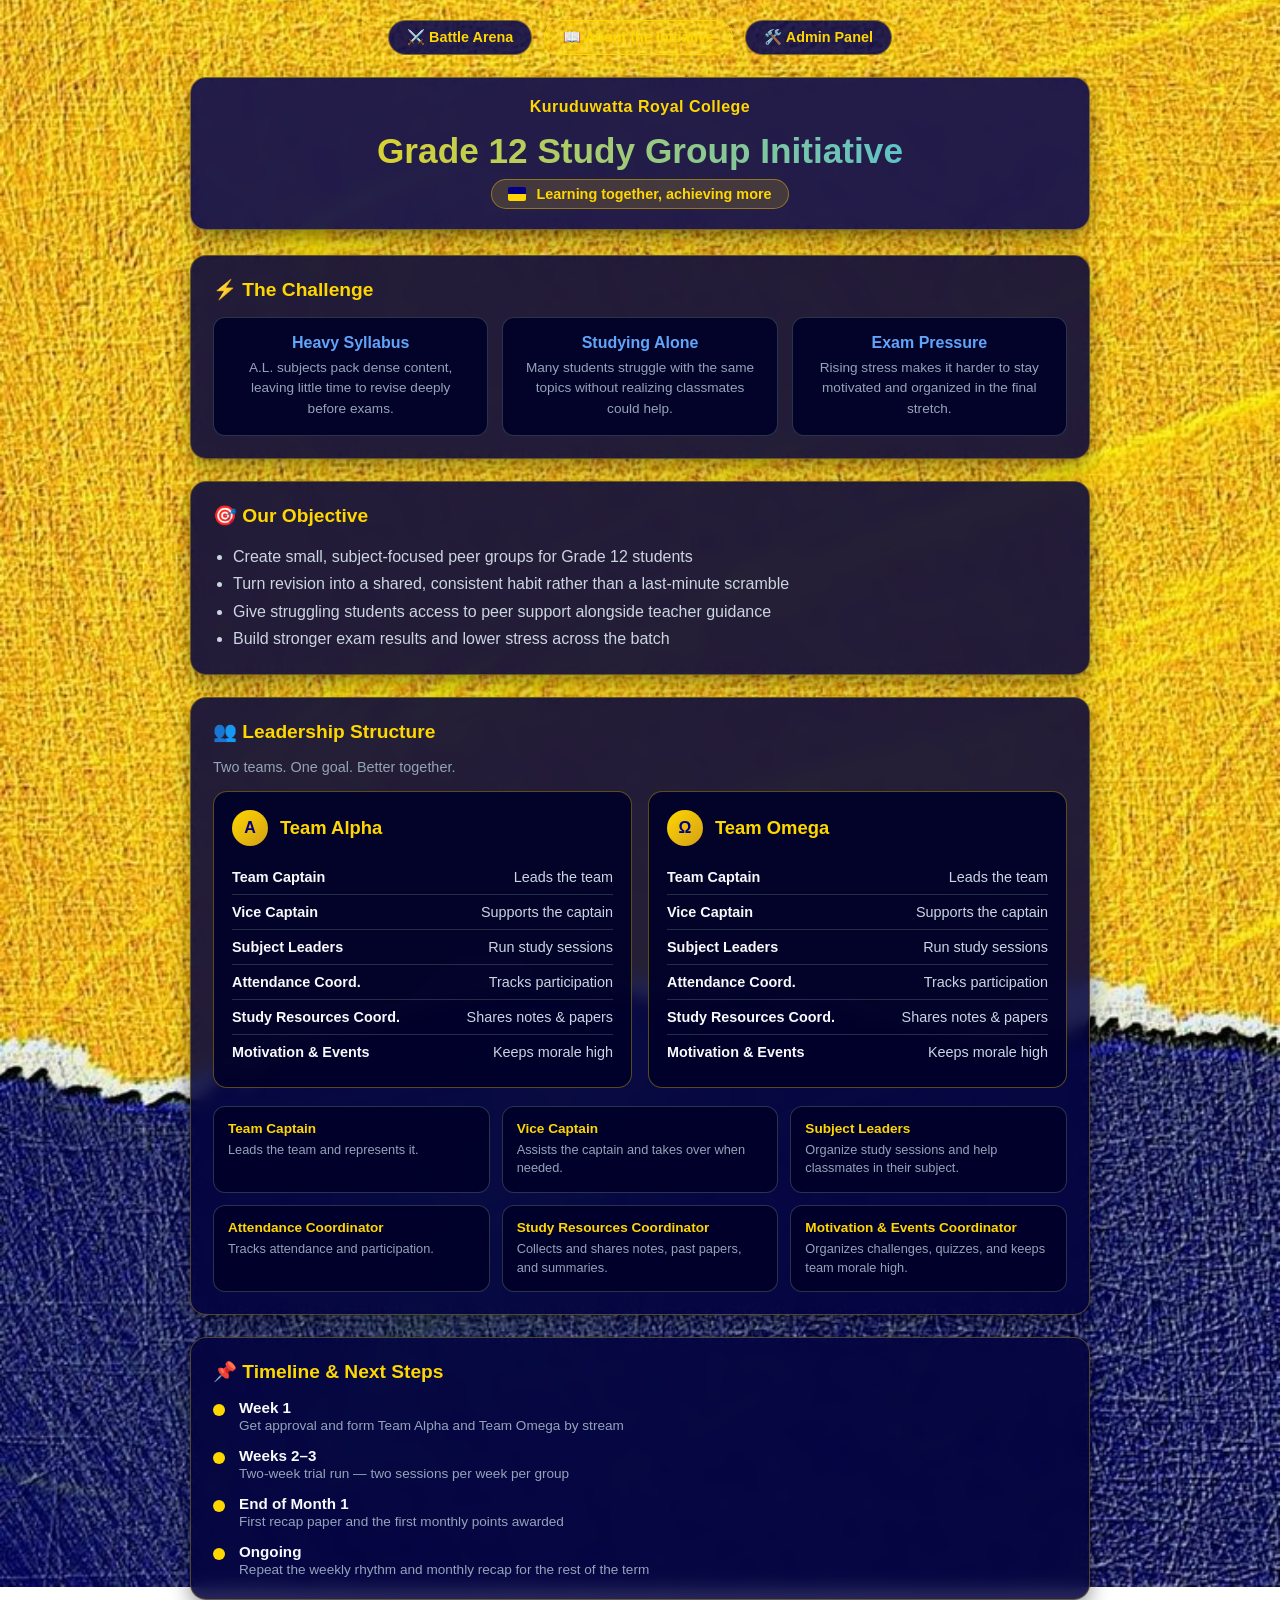
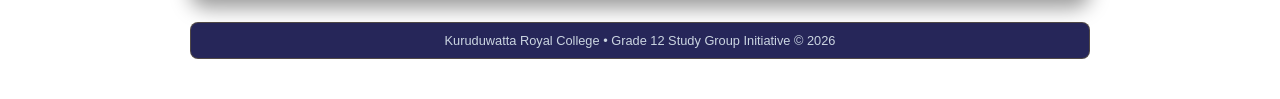
==== commit ec3518bf: "Update about.html" ====
--- a/about.html
+++ b/about.html
@@ -199,6 +199,7 @@
         <div class="nav-bar">
             <a href="index.html" class="nav-btn">⚔️ Battle Arena</a>
             <a href="about.html" class="nav-btn active">📖 About the Initiative</a>
+            <a href="admin.html" class="nav-btn">🛠️ Admin Panel</a>
         </div>
 
         <!-- HEADER -->
--- a/style.css
+++ b/style.css
@@ -511,3 +511,314 @@
         grid-template-columns: 1fr;
     }
 }
+/* --- SHARED NAV BAR --- */
+.nav-bar {
+    display: flex;
+    justify-content: center;
+    gap: 12px;
+    margin-bottom: 22px;
+    flex-wrap: wrap;
+}
+.nav-btn {
+    background: rgba(0, 0, 80, 0.85);
+    border: 1px solid rgba(255, 215, 0, 0.4);
+    color: #ffd700;
+    padding: 8px 18px;
+    border-radius: 20px;
+    font-weight: 600;
+    font-size: 0.9rem;
+    text-decoration: none;
+    transition: all 0.2s;
+}
+.nav-btn:hover {
+    background: rgba(255, 215, 0, 0.2);
+    transform: translateY(-2px);
+}
+.nav-btn.active {
+    background: rgba(255, 215, 0, 0.25);
+    border-color: #ffd700;
+}
+
+/* --- SECTION CARD (shared) --- */
+.section-card {
+    background: rgba(0, 0, 60, 0.85);
+    backdrop-filter: blur(8px);
+    border: 1px solid rgba(255, 215, 0, 0.3);
+    border-radius: 16px;
+    padding: 22px;
+    margin-bottom: 22px;
+    box-shadow: 0 8px 20px rgba(0, 0, 0, 0.4);
+}
+.section-card h2 {
+    color: #ffd700;
+    font-size: 1.15rem;
+    margin-bottom: 16px;
+}
+
+/* --- TOP PERFORMERS --- */
+.top-performers-grid {
+    display: grid;
+    grid-template-columns: 1fr 1fr;
+    gap: 16px;
+}
+.top-team {
+    background: rgba(0, 0, 40, 0.9);
+    border: 1px solid rgba(51, 65, 85, 0.8);
+    border-radius: 12px;
+    padding: 16px;
+}
+.top-team h3 {
+    font-size: 1rem;
+    margin-bottom: 12px;
+    display: flex;
+    align-items: center;
+    gap: 8px;
+}
+.top-team.alpha h3 { color: #60a5fa; }
+.top-team.omega h3 { color: #ffd700; }
+.performer-item {
+    display: flex;
+    align-items: center;
+    gap: 10px;
+    padding: 8px 0;
+    border-bottom: 1px solid rgba(51, 65, 85, 0.5);
+    font-size: 0.9rem;
+    color: #cbd5e1;
+}
+.performer-item:last-child { border-bottom: none; }
+.rank-badge {
+    width: 24px;
+    height: 24px;
+    border-radius: 50%;
+    background: rgba(255, 215, 0, 0.2);
+    color: #ffd700;
+    font-size: 0.75rem;
+    font-weight: 700;
+    display: flex;
+    align-items: center;
+    justify-content: center;
+    flex-shrink: 0;
+}
+.rank-badge.gold { background: linear-gradient(135deg, #ffd700, #d4a017); color: #000080; }
+.rank-badge.silver { background: linear-gradient(135deg, #c0c0c0, #a0a0a0); color: #1e293b; }
+.rank-badge.bronze { background: linear-gradient(135deg, #cd7f32, #a05a2c); color: #fff; }
+
+/* --- COUNTDOWN TIMER --- */
+.countdown-grid {
+    display: grid;
+    grid-template-columns: repeat(4, 1fr);
+    gap: 12px;
+    text-align: center;
+}
+.countdown-box {
+    background: rgba(0, 0, 40, 0.95);
+    border: 1px solid rgba(255, 215, 0, 0.35);
+    border-radius: 12px;
+    padding: 14px 8px;
+}
+.countdown-value {
+    font-size: 1.8rem;
+    font-weight: 800;
+    color: #ffd700;
+    line-height: 1.2;
+}
+.countdown-label {
+    font-size: 0.7rem;
+    color: #94a3b8;
+    text-transform: uppercase;
+    letter-spacing: 0.5px;
+    margin-top: 4px;
+}
+.countdown-note {
+    text-align: center;
+    margin-top: 14px;
+    font-size: 0.9rem;
+    color: #cbd5e1;
+}
+
+/* --- NOTICES --- */
+.notices-list {
+    display: flex;
+    flex-direction: column;
+    gap: 10px;
+}
+.notice-item {
+    background: rgba(0, 0, 40, 0.9);
+    border-left: 3px solid #ffd700;
+    border-radius: 0 10px 10px 0;
+    padding: 12px 14px;
+    display: flex;
+    gap: 12px;
+    align-items: flex-start;
+}
+.notice-date {
+    font-size: 0.75rem;
+    color: #60a5fa;
+    font-weight: 600;
+    white-space: nowrap;
+    min-width: 70px;
+}
+.notice-text {
+    font-size: 0.9rem;
+    color: #e2e8f0;
+    line-height: 1.4;
+}
+
+/* --- DOWNLOADS --- */
+.downloads-grid {
+    display: grid;
+    grid-template-columns: repeat(auto-fit, minmax(200px, 1fr));
+    gap: 12px;
+}
+.download-card {
+    background: rgba(0, 0, 40, 0.9);
+    border: 1px solid rgba(51, 65, 85, 0.8);
+    border-radius: 12px;
+    padding: 16px;
+    text-align: center;
+    transition: border-color 0.2s;
+}
+.download-card:hover {
+    border-color: rgba(255, 215, 0, 0.5);
+}
+.download-icon {
+    font-size: 1.6rem;
+    margin-bottom: 8px;
+}
+.download-title {
+    font-size: 0.9rem;
+    font-weight: 600;
+    color: #f8fafc;
+    margin-bottom: 4px;
+}
+.download-meta {
+    font-size: 0.75rem;
+    color: #94a3b8;
+    margin-bottom: 12px;
+}
+.btn-download {
+    display: inline-block;
+    background: rgba(0, 0, 128, 0.8);
+    color: #ffd700;
+    border: 1px solid rgba(255, 215, 0, 0.4);
+    padding: 6px 14px;
+    border-radius: 8px;
+    font-size: 0.8rem;
+    font-weight: 600;
+    text-decoration: none;
+    transition: background 0.2s;
+}
+.btn-download:hover {
+    background: #0000a0;
+}
+
+/* --- POLL --- */
+.poll-question {
+    font-size: 1rem;
+    color: #f8fafc;
+    margin-bottom: 14px;
+    font-weight: 600;
+}
+.poll-options {
+    display: flex;
+    flex-direction: column;
+    gap: 10px;
+}
+.poll-option {
+    background: rgba(0, 0, 40, 0.9);
+    border: 1px solid rgba(51, 65, 85, 0.8);
+    border-radius: 10px;
+    padding: 12px 14px;
+    cursor: pointer;
+    transition: all 0.2s;
+    display: flex;
+    justify-content: space-between;
+    align-items: center;
+}
+.poll-option:hover {
+    border-color: rgba(255, 215, 0, 0.5);
+    background: rgba(0, 0, 50, 0.95);
+}
+.poll-option.selected {
+    border-color: #ffd700;
+    background: rgba(255, 215, 0, 0.1);
+}
+.poll-option-text {
+    font-size: 0.9rem;
+    color: #e2e8f0;
+}
+.poll-bar-container {
+    width: 100%;
+    margin-top: 8px;
+}
+.poll-bar-bg {
+    height: 6px;
+    background: rgba(51, 65, 85, 0.8);
+    border-radius: 3px;
+    overflow: hidden;
+}
+.poll-bar-fill {
+    height: 100%;
+    background: linear-gradient(90deg, #3b82f6, #ffd700);
+    border-radius: 3px;
+    transition: width 0.4s ease;
+}
+.poll-percent {
+    font-size: 0.8rem;
+    color: #ffd700;
+    font-weight: 600;
+    min-width: 40px;
+    text-align: right;
+}
+.poll-vote-btn {
+    margin-top: 14px;
+    width: 100%;
+    background: #000080;
+    color: #ffd700;
+    border: 1px solid rgba(255, 215, 0, 0.5);
+    padding: 10px;
+    border-radius: 8px;
+    font-weight: 600;
+    cursor: pointer;
+    transition: background 0.2s;
+}
+.poll-vote-btn:hover {
+    background: #0000a0;
+}
+.poll-vote-btn:disabled {
+    opacity: 0.5;
+    cursor: not-allowed;
+}
+.poll-total {
+    text-align: center;
+    margin-top: 10px;
+    font-size: 0.8rem;
+    color: #94a3b8;
+}
+
+/* --- ADMIN PAGE extras --- */
+.admin-info {
+    background: rgba(59, 130, 246, 0.15);
+    border: 1px solid rgba(59, 130, 246, 0.4);
+    border-radius: 10px;
+    padding: 12px 16px;
+    margin-bottom: 18px;
+    font-size: 0.9rem;
+    color: #93c5fd;
+}
+
+/* Responsive for new sections */
+@media (max-width: 700px) {
+    .top-performers-grid,
+    .countdown-grid {
+        grid-template-columns: 1fr 1fr;
+    }
+    .countdown-value {
+        font-size: 1.4rem;
+    }
+}
+@media (max-width: 480px) {
+    .countdown-grid {
+        grid-template-columns: 1fr 1fr;
+    }
+}
